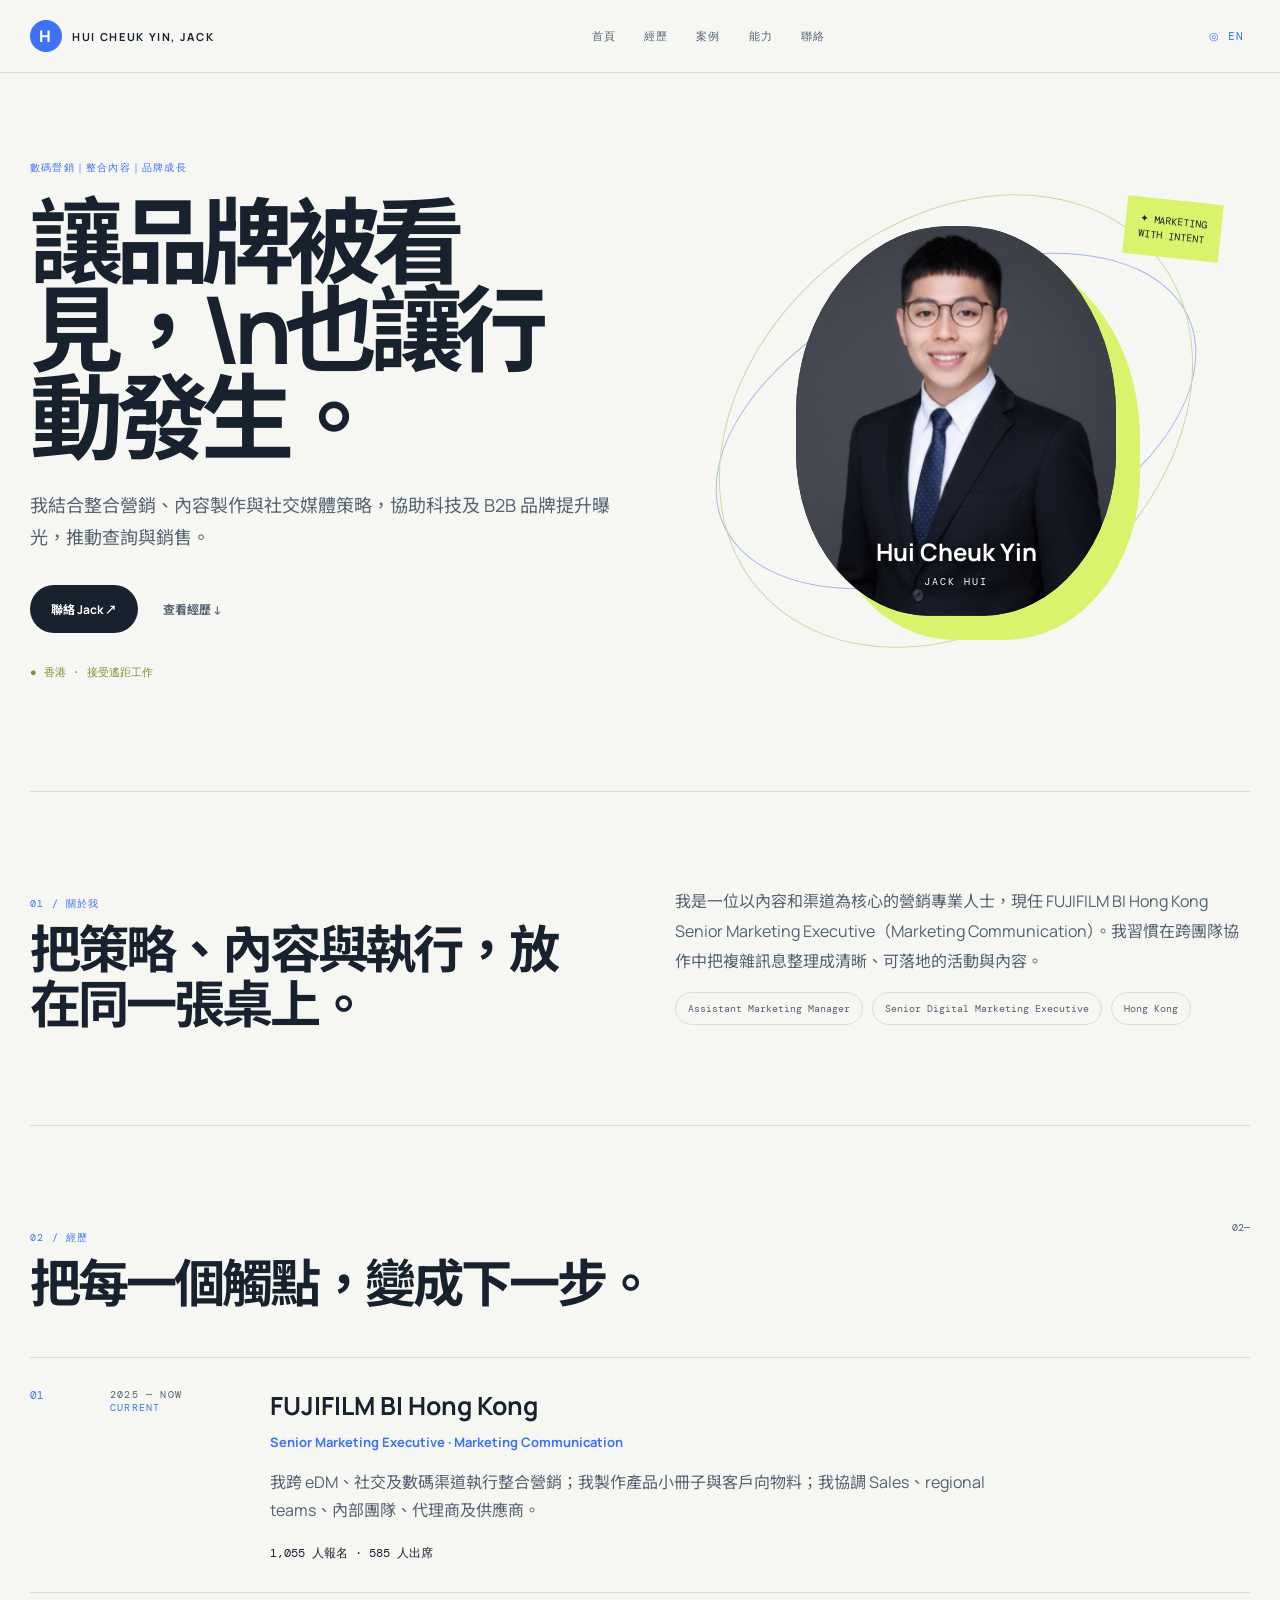
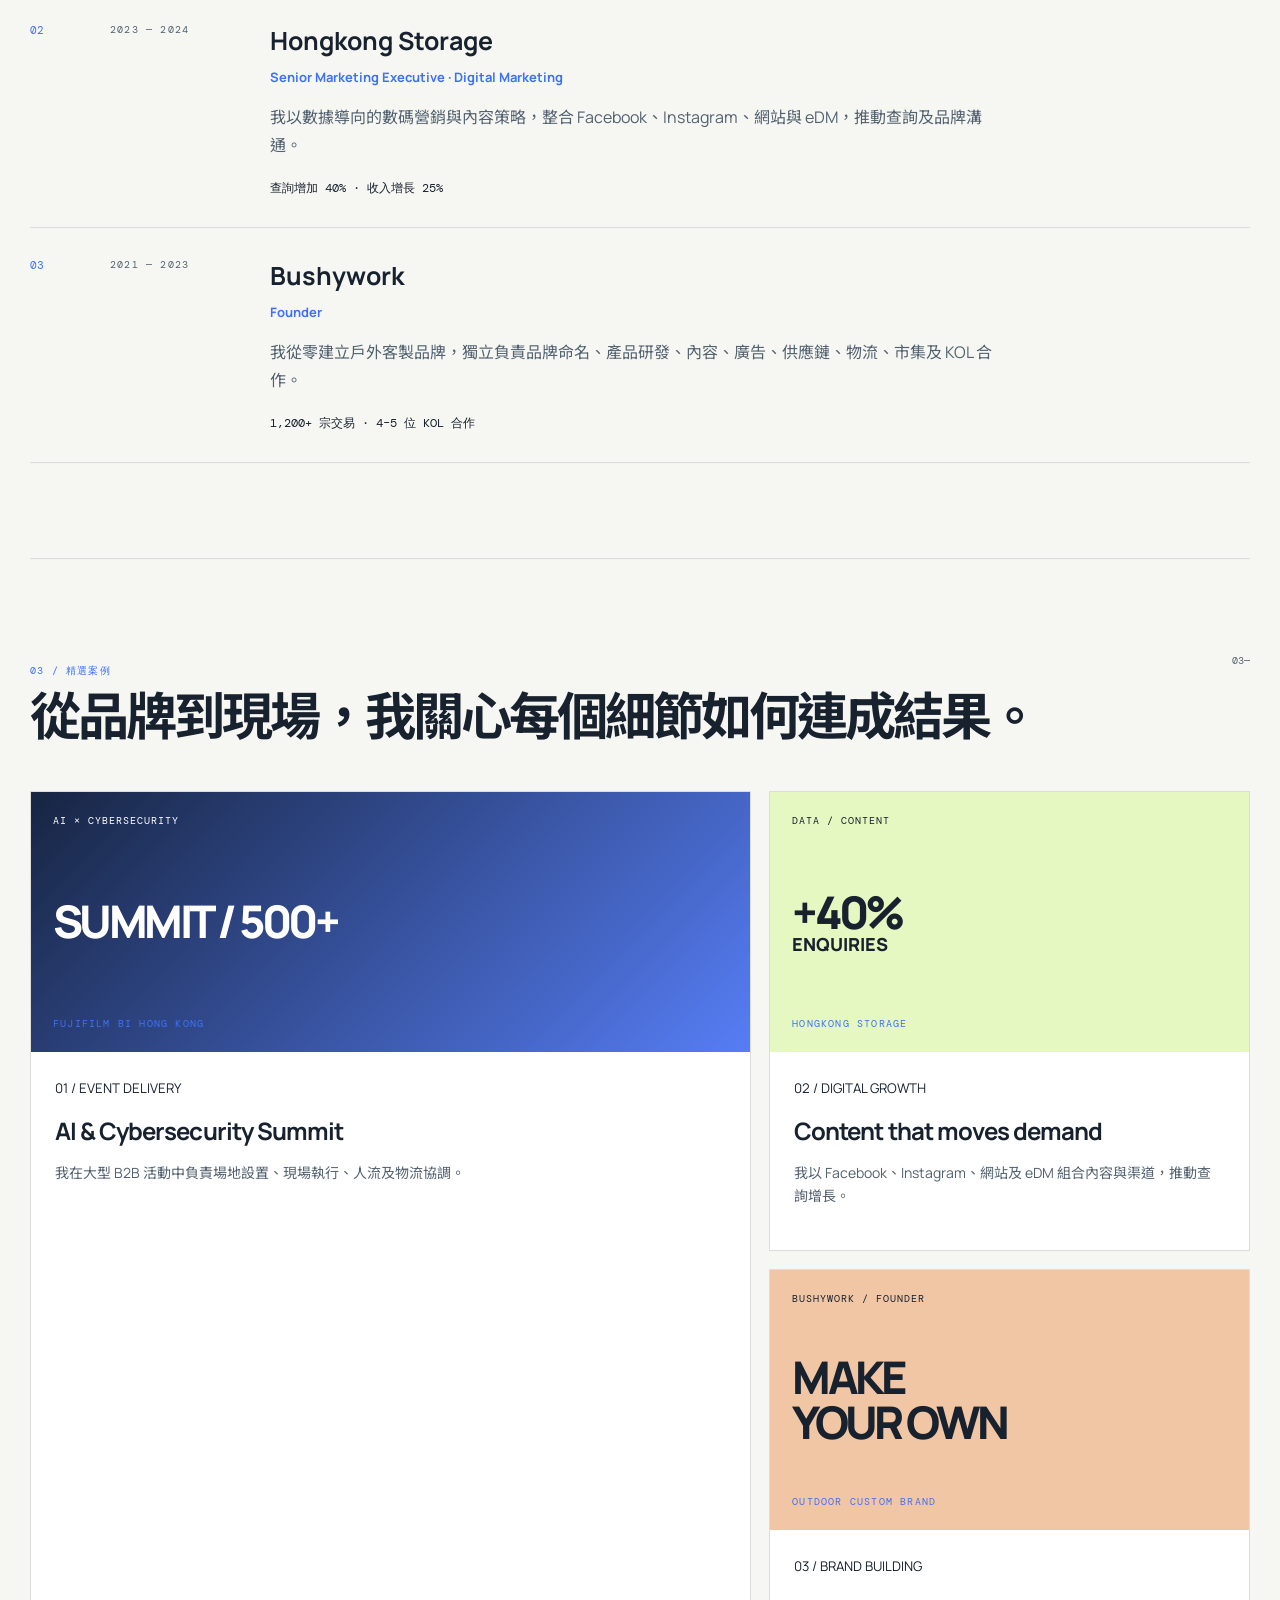
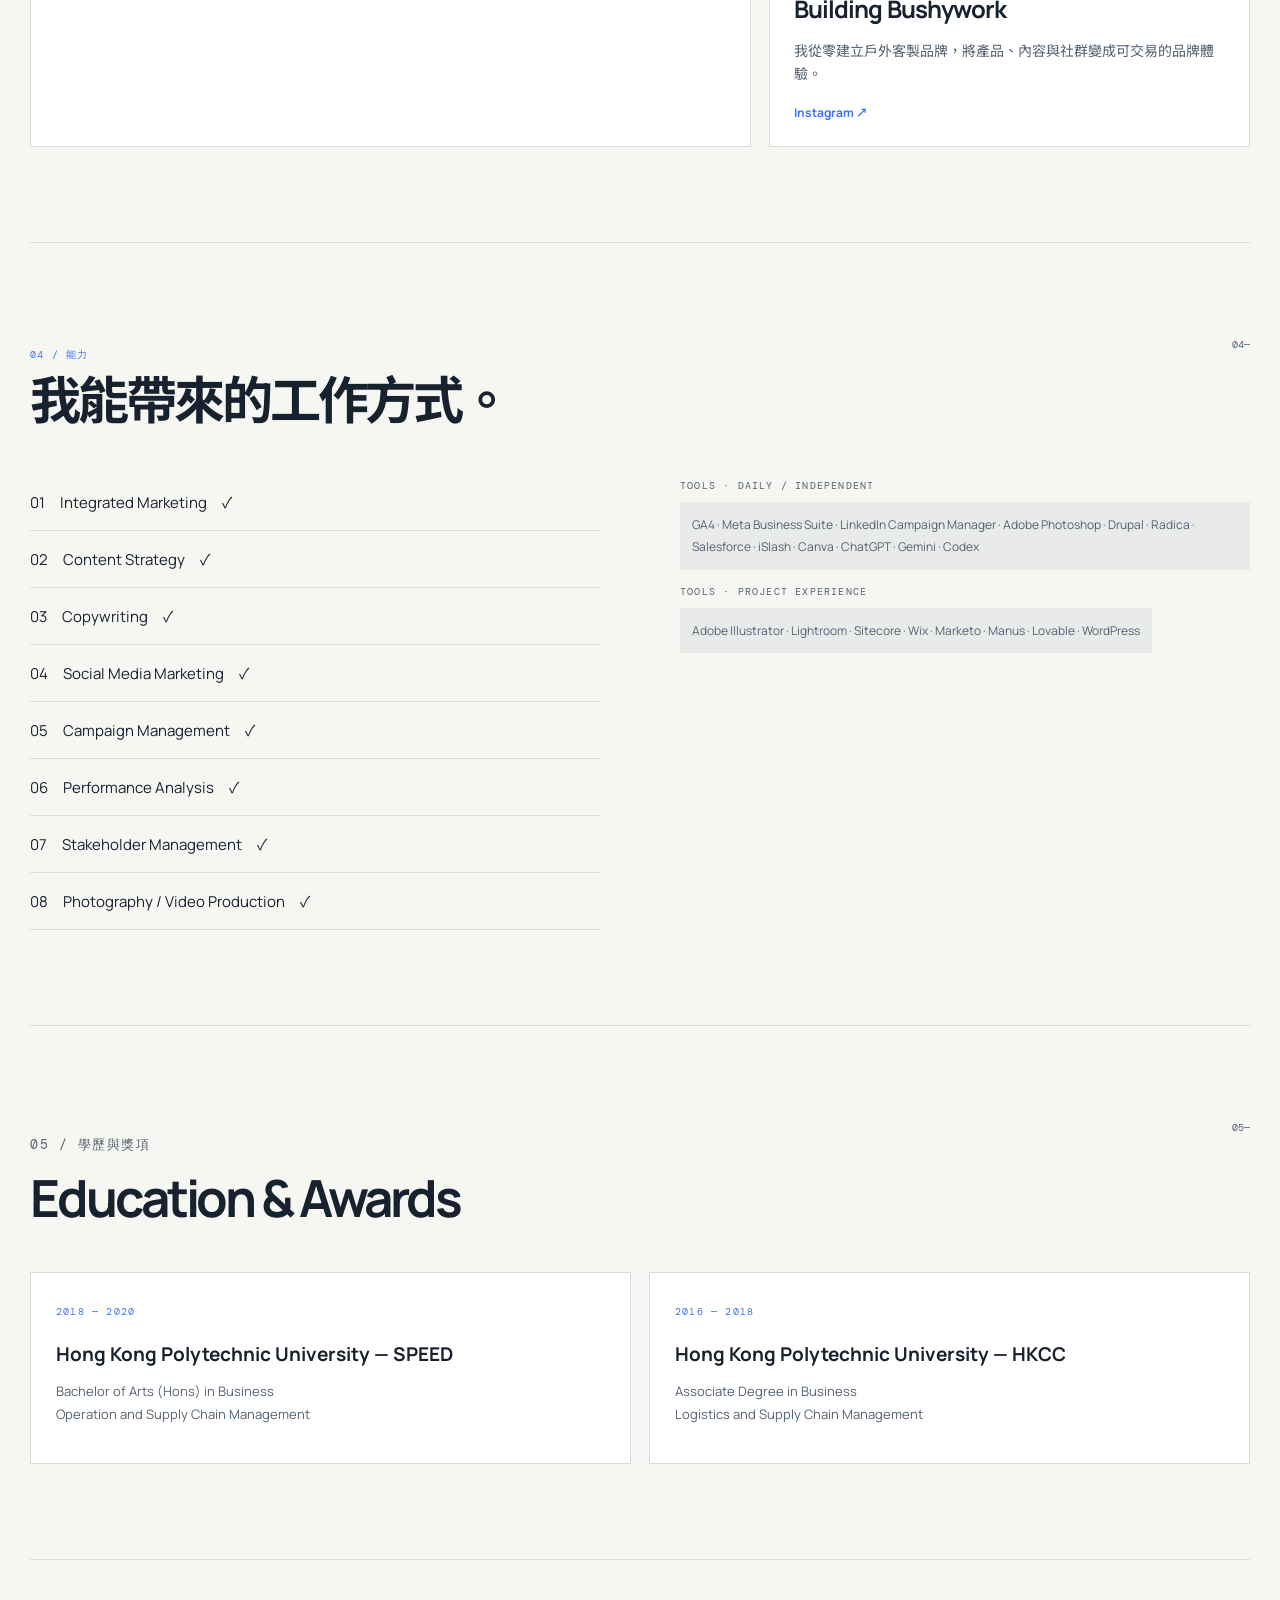
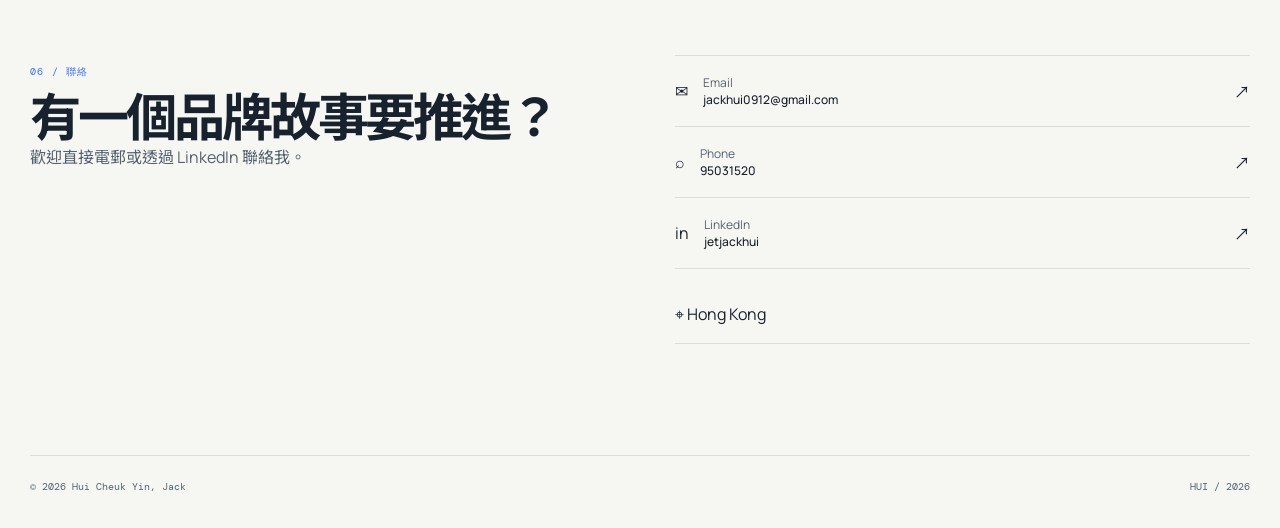
==== index.html @ 958aeb2c "Upload portfolio website" ====
<!doctype html>
<html lang="zh-Hant">
<head>
  <meta charset="utf-8">
  <meta name="viewport" content="width=device-width, initial-scale=1">
  <meta name="description" content="Hui Cheuk Yin, Jack — Assistant Marketing Manager and digital marketing professional in Hong Kong.">
  <meta property="og:title" content="Hui Cheuk Yin, Jack — Marketing Portfolio">
  <meta property="og:description" content="Integrated marketing, content and social media strategy for technology and B2B brands.">
  <meta property="og:type" content="website">
  <title>Hui Cheuk Yin, Jack — Marketing Portfolio</title>
  <link rel="preconnect" href="https://fonts.googleapis.com">
  <link rel="preconnect" href="https://fonts.gstatic.com" crossorigin>
  <link href="https://fonts.googleapis.com/css2?family=DM+Mono:wght@400;500&family=Manrope:wght@400;500;600;700;800&family=Noto+Sans+TC:wght@400;500;700;900&display=swap" rel="stylesheet">
  <link rel="stylesheet" href="style.css">
</head>
<body>
  <header class="site-header">
    <a class="brand" href="#top" aria-label="Jack Hui home"><span>H</span><b>HUI CHEUK YIN, JACK</b></a>
    <nav id="nav" aria-label="Primary navigation">
      <a href="#top" data-zh="首頁" data-en="Home">首頁</a>
      <a href="#experience" data-zh="經歷" data-en="Experience">經歷</a>
      <a href="#work" data-zh="案例" data-en="Work">案例</a>
      <a href="#skills" data-zh="能力" data-en="Skills">能力</a>
      <a href="#contact" data-zh="聯絡" data-en="Contact">聯絡</a>
    </nav>
    <button id="language" class="language" type="button" aria-label="Switch language">◎ EN</button>
    <button id="menu" class="menu" type="button" aria-label="Open menu" aria-controls="nav" aria-expanded="false">☰</button>
  </header>

  <main>
    <section id="top" class="hero shell">
      <div class="hero-copy reveal"><p class="eyebrow" data-zh="數碼營銷｜整合內容｜品牌成長" data-en="DIGITAL MARKETING · INTEGRATED CONTENT · BRAND GROWTH">數碼營銷｜整合內容｜品牌成長</p><h1 data-zh="讓品牌被看見，\n也讓行動發生。" data-en="Make brands visible.\nMake action happen.">讓品牌被看見，<br>也讓行動發生。</h1><p class="lead" data-zh="我結合整合營銷、內容製作與社交媒體策略，協助科技及 B2B 品牌提升曝光，推動查詢與銷售。" data-en="I combine integrated marketing, content production and social media strategy to help technology and B2B brands increase visibility, enquiries and sales.">我結合整合營銷、內容製作與社交媒體策略，協助科技及 B2B 品牌提升曝光，推動查詢與銷售。</p><div class="actions"><a class="button" href="#contact" data-zh="聯絡 Jack ↗" data-en="Contact Jack ↗">聯絡 Jack ↗</a><a class="text-link" href="#experience" data-zh="查看經歷 ↓" data-en="View experience ↓">查看經歷 ↓</a></div><p class="availability">● <span data-zh="香港 · 接受遙距工作" data-en="Hong Kong · Open to remote opportunities">香港 · 接受遙距工作</span></p></div>
      <div class="hero-art reveal delay"><div class="orbit one"></div><div class="orbit two"></div><div class="portrait"><img src="assets/jack-hui.jpg" alt="Hui Cheuk Yin, Jack"><strong>Hui Cheuk Yin</strong><small>JACK HUI</small></div><div class="stamp">✦ MARKETING<br>WITH INTENT</div></div>
    </section>

    <section class="about shell split"><div><p class="eyebrow">01 / <span data-zh="關於我" data-en="ABOUT">關於我</span></p><h2 data-zh="把策略、內容與執行，放在同一張桌上。" data-en="Strategy, content and execution — at the same table.">把策略、內容與執行，放在同一張桌上。</h2></div><div><p class="body" data-zh="我是一位以內容和渠道為核心的營銷專業人士，現任 FUJIFILM BI Hong Kong Senior Marketing Executive（Marketing Communication）。我習慣在跨團隊協作中把複雜訊息整理成清晰、可落地的活動與內容。" data-en="I am a content- and channel-led marketing professional, currently a Senior Marketing Executive (Marketing Communication) at FUJIFILM BI Hong Kong. I turn complex messages into clear, actionable campaigns through cross-functional collaboration.">我是一位以內容和渠道為核心的營銷專業人士，現任 FUJIFILM BI Hong Kong Senior Marketing Executive（Marketing Communication）。我習慣在跨團隊協作中把複雜訊息整理成清晰、可落地的活動與內容。</p><div class="tags"><span>Assistant Marketing Manager</span><span>Senior Digital Marketing Executive</span><span>Hong Kong</span></div></div></section>

    <section id="experience" class="section shell"><div class="heading"><div><p class="eyebrow">02 / <span data-zh="經歷" data-en="EXPERIENCE">經歷</span></p><h2 data-zh="把每一個觸點，變成下一步。" data-en="Turn every touchpoint into a next step.">把每一個觸點，變成下一步。</h2></div><small>02—</small></div><div class="timeline">
      <article><b class="number">01</b><div class="dates">2025 — NOW<br><i>CURRENT</i></div><div><h3>FUJIFILM BI Hong Kong</h3><strong>Senior Marketing Executive · Marketing Communication</strong><p data-zh="我跨 eDM、社交及數碼渠道執行整合營銷；我製作產品小冊子與客戶向物料；我協調 Sales、regional teams、內部團隊、代理商及供應商。" data-en="I deliver integrated campaigns across eDM, social and digital; I create customer-facing materials; I coordinate Sales, regional teams, internal stakeholders, agencies and vendors.">我跨 eDM、社交及數碼渠道執行整合營銷；我製作產品小冊子與客戶向物料；我協調 Sales、regional teams、內部團隊、代理商及供應商。</p><em>1,055 人報名 · 585 人出席</em></div></article>
      <article><b class="number">02</b><div class="dates">2023 — 2024</div><div><h3>Hongkong Storage</h3><strong>Senior Marketing Executive · Digital Marketing</strong><p data-zh="我以數據導向的數碼營銷與內容策略，整合 Facebook、Instagram、網站與 eDM，推動查詢及品牌溝通。" data-en="I built a data-led digital marketing and content strategy across Facebook, Instagram, web and eDM to grow enquiries and brand communications.">我以數據導向的數碼營銷與內容策略，整合 Facebook、Instagram、網站與 eDM，推動查詢及品牌溝通。</p><em>查詢增加 40% · 收入增長 25%</em></div></article>
      <article><b class="number">03</b><div class="dates">2021 — 2023</div><div><h3>Bushywork</h3><strong>Founder</strong><p data-zh="我從零建立戶外客製品牌，獨立負責品牌命名、產品研發、內容、廣告、供應鏈、物流、市集及 KOL 合作。" data-en="I built an outdoor customisation brand from the ground up, owning naming, product development, content, advertising, supply chain, logistics, markets and KOL collaborations.">我從零建立戶外客製品牌，獨立負責品牌命名、產品研發、內容、廣告、供應鏈、物流、市集及 KOL 合作。</p><em>1,200+ 宗交易 · 4–5 位 KOL 合作</em></div></article>
    </div></section>

    <section id="work" class="section shell"><div class="heading"><div><p class="eyebrow">03 / <span data-zh="精選案例" data-en="SELECTED WORK">精選案例</span></p><h2 data-zh="從品牌到現場，我關心每個細節如何連成結果。" data-en="From brand thinking to the live floor, I care how every detail connects to an outcome.">從品牌到現場，我關心每個細節如何連成結果。</h2></div><small>03—</small></div><div class="cards"><article class="card featured"><div class="visual summit">AI × CYBERSECURITY<strong>SUMMIT / 500+</strong><small>FUJIFILM BI HONG KONG</small></div><div><small>01 / EVENT DELIVERY</small><h3>AI & Cybersecurity Summit</h3><p data-zh="我在大型 B2B 活動中負責場地設置、現場執行、人流及物流協調。" data-en="I coordinated venue setup, on-site execution, crowd control and logistics for a large B2B event.">我在大型 B2B 活動中負責場地設置、現場執行、人流及物流協調。</p></div></article><article class="card"><div class="visual growth">DATA / CONTENT<strong>+40%<small>ENQUIRIES</small></strong><small>HONGKONG STORAGE</small></div><div><small>02 / DIGITAL GROWTH</small><h3>Content that moves demand</h3><p data-zh="我以 Facebook、Instagram、網站及 eDM 組合內容與渠道，推動查詢增長。" data-en="I combined Facebook, Instagram, web and eDM into a channel mix that grew customer enquiries.">我以 Facebook、Instagram、網站及 eDM 組合內容與渠道，推動查詢增長。</p></div></article><article class="card"><div class="visual bushy">BUSHYWORK / FOUNDER<strong>MAKE<br>YOUR OWN</strong><small>OUTDOOR CUSTOM BRAND</small></div><div><small>03 / BRAND BUILDING</small><h3>Building Bushywork</h3><p data-zh="我從零建立戶外客製品牌，將產品、內容與社群變成可交易的品牌體驗。" data-en="I built an outdoor customisation brand from the ground up, turning product, content and community into a trading experience.">我從零建立戶外客製品牌，將產品、內容與社群變成可交易的品牌體驗。</p><a href="https://www.instagram.com/bushywork/" target="_blank" rel="noopener noreferrer">Instagram ↗</a></div></article></div></section>

    <section id="skills" class="section shell"><div class="heading"><div><p class="eyebrow">04 / <span data-zh="能力" data-en="CAPABILITIES">能力</span></p><h2 data-zh="我能帶來的工作方式。" data-en="How I work best.">我能帶來的工作方式。</h2></div><small>04—</small></div><div class="skills"><div class="skill-list"><p>01　Integrated Marketing　✓</p><p>02　Content Strategy　✓</p><p>03　Copywriting　✓</p><p>04　Social Media Marketing　✓</p><p>05　Campaign Management　✓</p><p>06　Performance Analysis　✓</p><p>07　Stakeholder Management　✓</p><p>08　Photography / Video Production　✓</p></div><div class="tools"><small>TOOLS · DAILY / INDEPENDENT</small><div>GA4 · Meta Business Suite · LinkedIn Campaign Manager · Adobe Photoshop · Drupal · Radica · Salesforce · iSlash · Canva · ChatGPT · Gemini · Codex</div><small>TOOLS · PROJECT EXPERIENCE</small><div>Adobe Illustrator · Lightroom · Sitecore · Wix · Marketo · Manus · Lovable · WordPress</div></div></div></section>

    <section class="section shell education"><div class="heading"><div><p class="eyebrow">05 / <span data-zh="學歷與獎項" data-en="EDUCATION & AWARDS">學歷與獎項</span></p><h2>Education & Awards</h2></div><small>05—</small></div><div class="education-grid"><article><small>2018 — 2020</small><h3>Hong Kong Polytechnic University — SPEED</h3><p>Bachelor of Arts (Hons) in Business<br>Operation and Supply Chain Management</p></article><article><small>2016 — 2018</small><h3>Hong Kong Polytechnic University — HKCC</h3><p>Associate Degree in Business<br>Logistics and Supply Chain Management</p></article></div></section>

    <section id="contact" class="contact shell"><div><p class="eyebrow">06 / <span data-zh="聯絡" data-en="CONTACT">聯絡</span></p><h2 data-zh="有一個品牌故事要推進？" data-en="Have a brand story to move forward?">有一個品牌故事要推進？</h2><p class="body" data-zh="歡迎直接電郵或透過 LinkedIn 聯絡我。" data-en="Reach out by email or connect with me on LinkedIn.">歡迎直接電郵或透過 LinkedIn 聯絡我。</p></div><div class="contact-links"><a href="mailto:jackhui0912@gmail.com">✉ <span>Email<br><b>jackhui0912@gmail.com</b></span> ↗</a><a href="tel:95031520">⌕ <span>Phone<br><b>95031520</b></span> ↗</a><a href="https://www.linkedin.com/in/jetjackhui/" target="_blank" rel="noopener noreferrer">in <span>LinkedIn<br><b>jetjackhui</b></span> ↗</a><p>⌖ Hong Kong</p></div></section>
  </main>
  <footer class="shell footer">© 2026 Hui Cheuk Yin, Jack <span>HUI / 2026</span></footer>
  <script src="script.js"></script>
</body>
</html>
---- style.css ----
:root{--ink:#18212e;--soft:#536170;--blue:#3f71f5;--cream:#f6f7f3;--line:#d9dedc;--lime:#d9f36c;--max:1220px}*{box-sizing:border-box}html{scroll-behavior:smooth}body{margin:0;background:var(--cream);color:var(--ink);font-family:Manrope,"Noto Sans TC",sans-serif;overflow-x:hidden}a{color:inherit;text-decoration:none}button{font:inherit;cursor:pointer}.shell{width:min(var(--max),calc(100% - 48px));margin:auto}.site-header{position:sticky;top:0;z-index:5;display:flex;align-items:center;justify-content:space-between;padding:20px max(24px,calc((100vw - var(--max))/2));background:#f6f7f3e8;backdrop-filter:blur(14px);border-bottom:1px solid var(--line)}.brand{display:flex;align-items:center;gap:10px;font-size:11px;letter-spacing:.15em}.brand span{display:grid;place-items:center;width:32px;height:32px;background:var(--blue);color:#fff;border-radius:50%;font-weight:800;font-size:16px}.brand b{font-size:11px}.site-header nav{display:flex;gap:28px}.site-header nav a,.language{border:0;background:none;font:11px "DM Mono",monospace;color:var(--soft);letter-spacing:.1em}.language{color:var(--blue)}.menu{display:none;border:0;background:none;font-size:22px}.hero{min-height:680px;display:grid;grid-template-columns:1fr 1fr;align-items:center;gap:45px;padding:78px 0 100px}.eyebrow,.dates,article>small,.visual>small,.tools small{font:10px "DM Mono",monospace;letter-spacing:.12em;color:var(--blue);text-transform:uppercase}.hero h1{font-size:clamp(56px,7.3vw,106px);line-height:.94;letter-spacing:-.08em;white-space:pre-line;margin:22px 0 30px}.lead{max-width:580px;font-size:18px;line-height:1.75;color:var(--soft)}.actions{display:flex;gap:25px;align-items:center;margin:32px 0}.button{display:inline-block;background:var(--ink);color:#fff;border-radius:30px;padding:15px 21px;font-size:12px;font-weight:700}.text-link{font-size:12px;font-weight:700;color:var(--soft)}.availability{font:11px "DM Mono",monospace;color:#77952e}.hero-art{height:470px;position:relative;display:grid;place-items:center}.portrait{width:320px;height:390px;border-radius:48% 48% 42% 42%;background:#192331;display:flex;align-items:center;justify-content:flex-end;padding-bottom:28px;flex-direction:column;box-shadow:24px 24px 0 var(--lime);position:relative;z-index:2;overflow:hidden}.portrait img{position:absolute;inset:0;width:100%;height:100%;object-fit:cover;object-position:center top}.portrait strong,.portrait small{position:relative;color:#fff;text-shadow:0 2px 10px #000;z-index:3}.portrait strong{font-size:24px}.portrait small{font:10px "DM Mono",monospace;letter-spacing:.2em;margin-top:7px}.orbit{position:absolute;border:1px solid #a4b7e9;border-radius:50%;transform:rotate(-24deg)}.orbit.one{width:510px;height:290px}.orbit.two{width:400px;height:520px;transform:rotate(50deg);border-color:#cbd8a4}.stamp{position:absolute;right:5%;top:3%;background:var(--lime);padding:14px;font:10px/1.5 "DM Mono",monospace;transform:rotate(6deg)}h2{font-size:clamp(35px,4vw,58px);line-height:1.06;letter-spacing:-.06em;margin:0}.split,.section,.contact{border-top:1px solid var(--line);padding:95px 0}.split{display:grid;grid-template-columns:1fr 1fr;gap:70px}.body{max-width:600px;color:var(--soft);font-size:16px;line-height:1.85;margin-top:0}.tags{display:flex;flex-wrap:wrap;gap:9px}.tags span{border:1px solid var(--line);padding:9px 12px;border-radius:30px;font:10px "DM Mono",monospace;color:var(--soft)}.heading{display:flex;justify-content:space-between;margin-bottom:48px}.heading>small{font:10px "DM Mono",monospace;color:var(--soft)}.timeline{border-top:1px solid var(--line)}.timeline article{display:grid;grid-template-columns:55px 135px 1fr;gap:25px;padding:30px 0;border-bottom:1px solid var(--line)}.number{color:var(--blue);font:11px "DM Mono",monospace}.dates{color:var(--soft)}.dates i{color:var(--blue);font-style:normal}.timeline h3{font-size:25px;margin:0 0 7px}.timeline strong{font-size:13px;color:var(--blue)}.timeline p{max-width:730px;color:var(--soft);line-height:1.75}.timeline em{font:12px "DM Mono",monospace;font-style:normal}.cards{display:grid;grid-template-columns:1.2fr .8fr;gap:18px}.card{background:#fff;border:1px solid var(--line);min-height:460px;transition:transform .25s,box-shadow .25s}.card:hover{transform:translateY(-5px);box-shadow:12px 14px 0 var(--lime)}.featured{grid-row:span 2}.visual{height:260px;padding:22px;display:flex;flex-direction:column;justify-content:space-between;font:10px "DM Mono",monospace;letter-spacing:.1em}.visual strong{font:800 45px/1 Manrope;letter-spacing:-.08em}.visual strong small{display:block;font-size:18px;letter-spacing:0}.summit{color:#fff;background:linear-gradient(135deg,#172542,#567df5)}.growth{background:#e6f8c1}.bushy{background:#f1c6a5}.card>div:last-child{padding:24px}.card h3{font-size:24px;letter-spacing:-.04em;margin:16px 0 9px}.card p{color:var(--soft);line-height:1.7;font-size:14px}.card a{color:var(--blue);font-size:12px;font-weight:700}.skills{display:grid;grid-template-columns:1fr 1fr;gap:80px}.skill-list p{border-bottom:1px solid var(--line);padding:17px 0;margin:0;font-size:15px}.tools{display:flex;flex-wrap:wrap;gap:10px;align-content:flex-start}.tools small{width:100%;color:var(--soft);margin-top:5px}.tools div{font-size:12px;line-height:1.8;color:var(--soft);background:#e8ebea;padding:12px}.education-grid{display:grid;grid-template-columns:1fr 1fr;gap:18px}.education article{background:#fff;border:1px solid var(--line);padding:25px}.education h3{font-size:19px;line-height:1.35;margin:22px 0 10px}.education p{color:var(--soft);line-height:1.7;font-size:13px}.contact{display:grid;grid-template-columns:1fr 1fr;gap:70px}.contact-links{border-top:1px solid var(--line)}.contact-links a,.contact-links p{display:flex;align-items:center;gap:15px;border-bottom:1px solid var(--line);padding:18px 0}.contact-links a span{flex:1;font-size:12px;color:var(--soft)}.contact-links b{color:var(--ink);font-weight:500}.footer{display:flex;justify-content:space-between;border-top:1px solid var(--line);padding:24px 0 35px;font:10px "DM Mono",monospace;color:var(--soft)}:focus-visible{outline:3px solid var(--blue);outline-offset:4px}.reveal{animation:rise .8s both}.delay{animation-delay:.15s}@keyframes rise{from{opacity:0;transform:translateY(18px)}to{opacity:1;transform:none}}@media(max-width:800px){.site-header{padding:17px 20px}.brand b{display:none}.menu{display:block}.site-header nav{display:none;position:absolute;top:65px;left:0;right:0;background:var(--cream);padding:20px;flex-direction:column;border-bottom:1px solid var(--line)}.site-header nav.open{display:flex}.hero{grid-template-columns:1fr;padding-top:60px}.hero-art{order:-1;height:340px}.portrait{width:230px;height:285px}.orbit.one{width:370px;height:210px}.orbit.two{width:300px;height:390px}.split,.contact,.skills{grid-template-columns:1fr;gap:35px}.section,.split,.contact{padding:70px 0}.timeline article{grid-template-columns:35px 1fr;gap:15px}.timeline .dates{grid-column:2}.timeline article>div:last-child{grid-column:2}.cards{grid-template-columns:1fr}.featured{grid-row:auto}.education-grid{grid-template-columns:1fr}.shell{width:calc(100% - 40px)}}@media(prefers-reduced-motion:reduce){html{scroll-behavior:auto}.reveal,.card{animation:none;transition:none}}
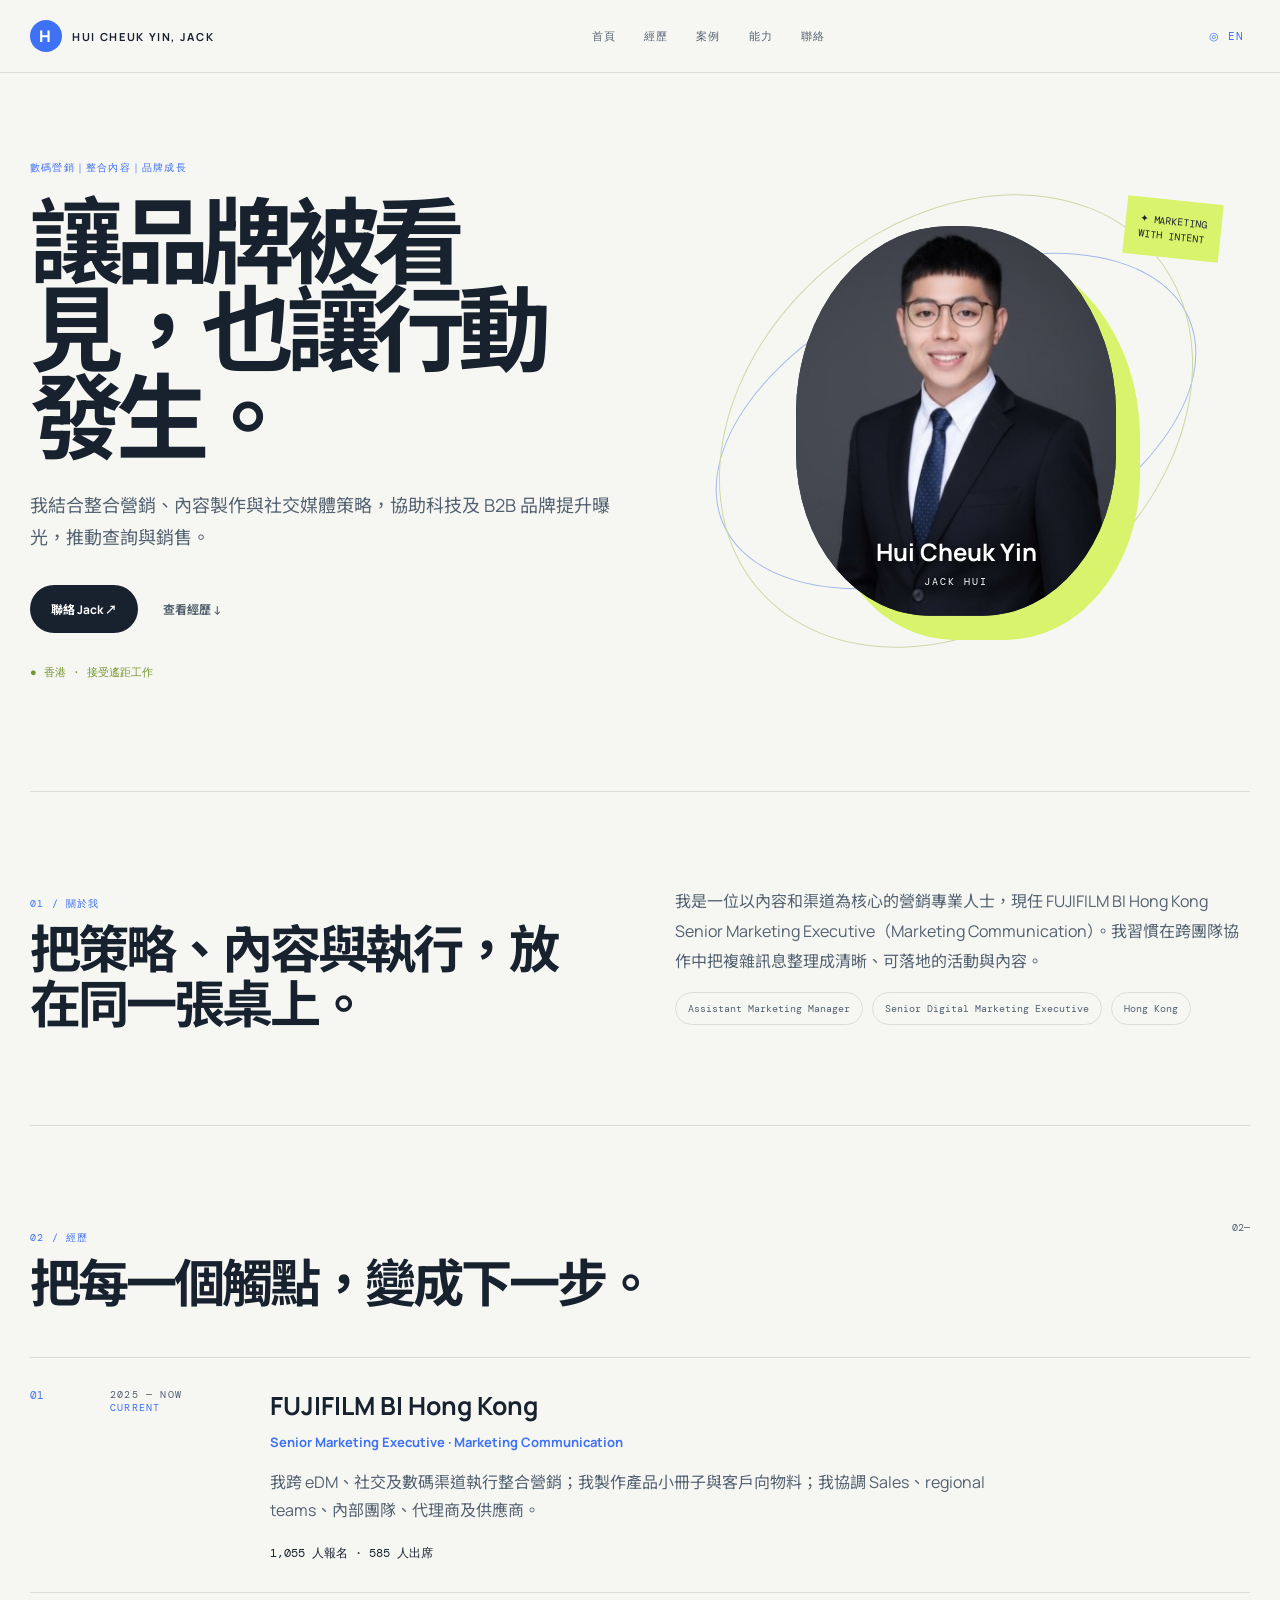
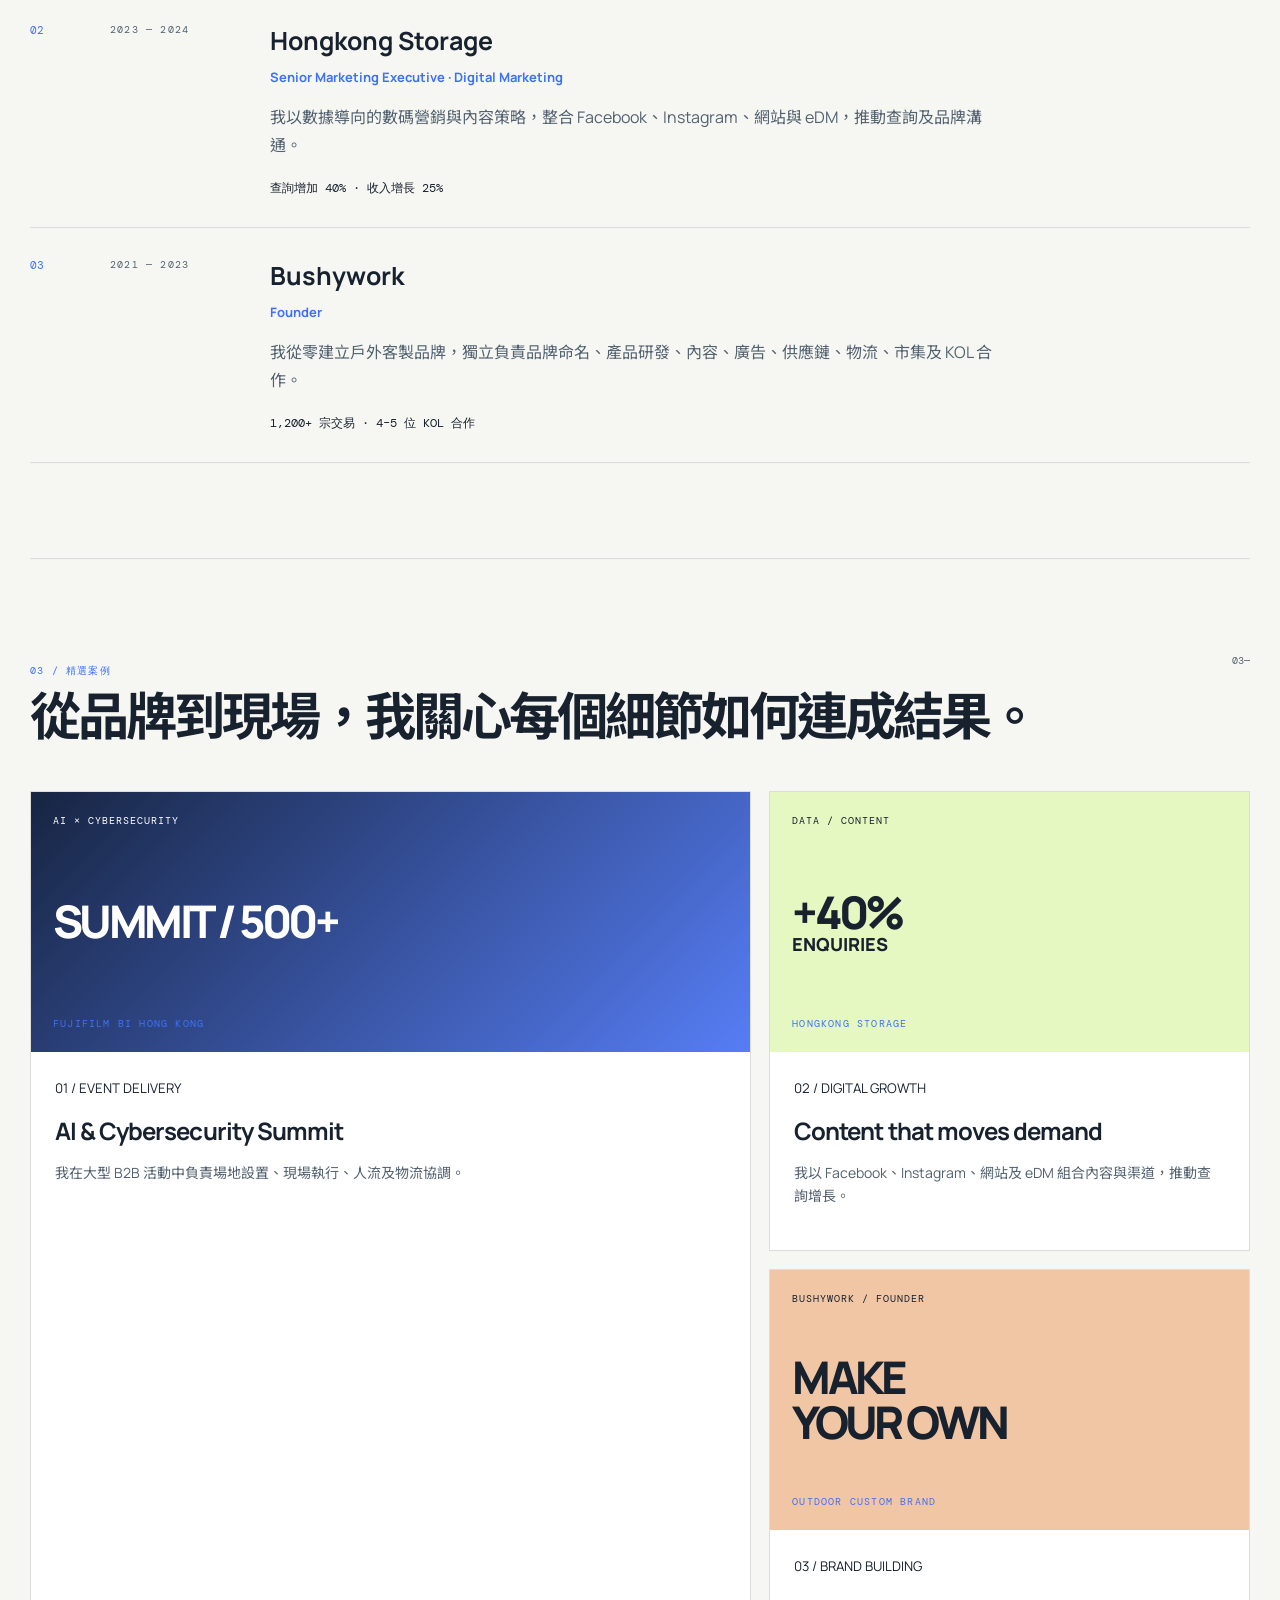
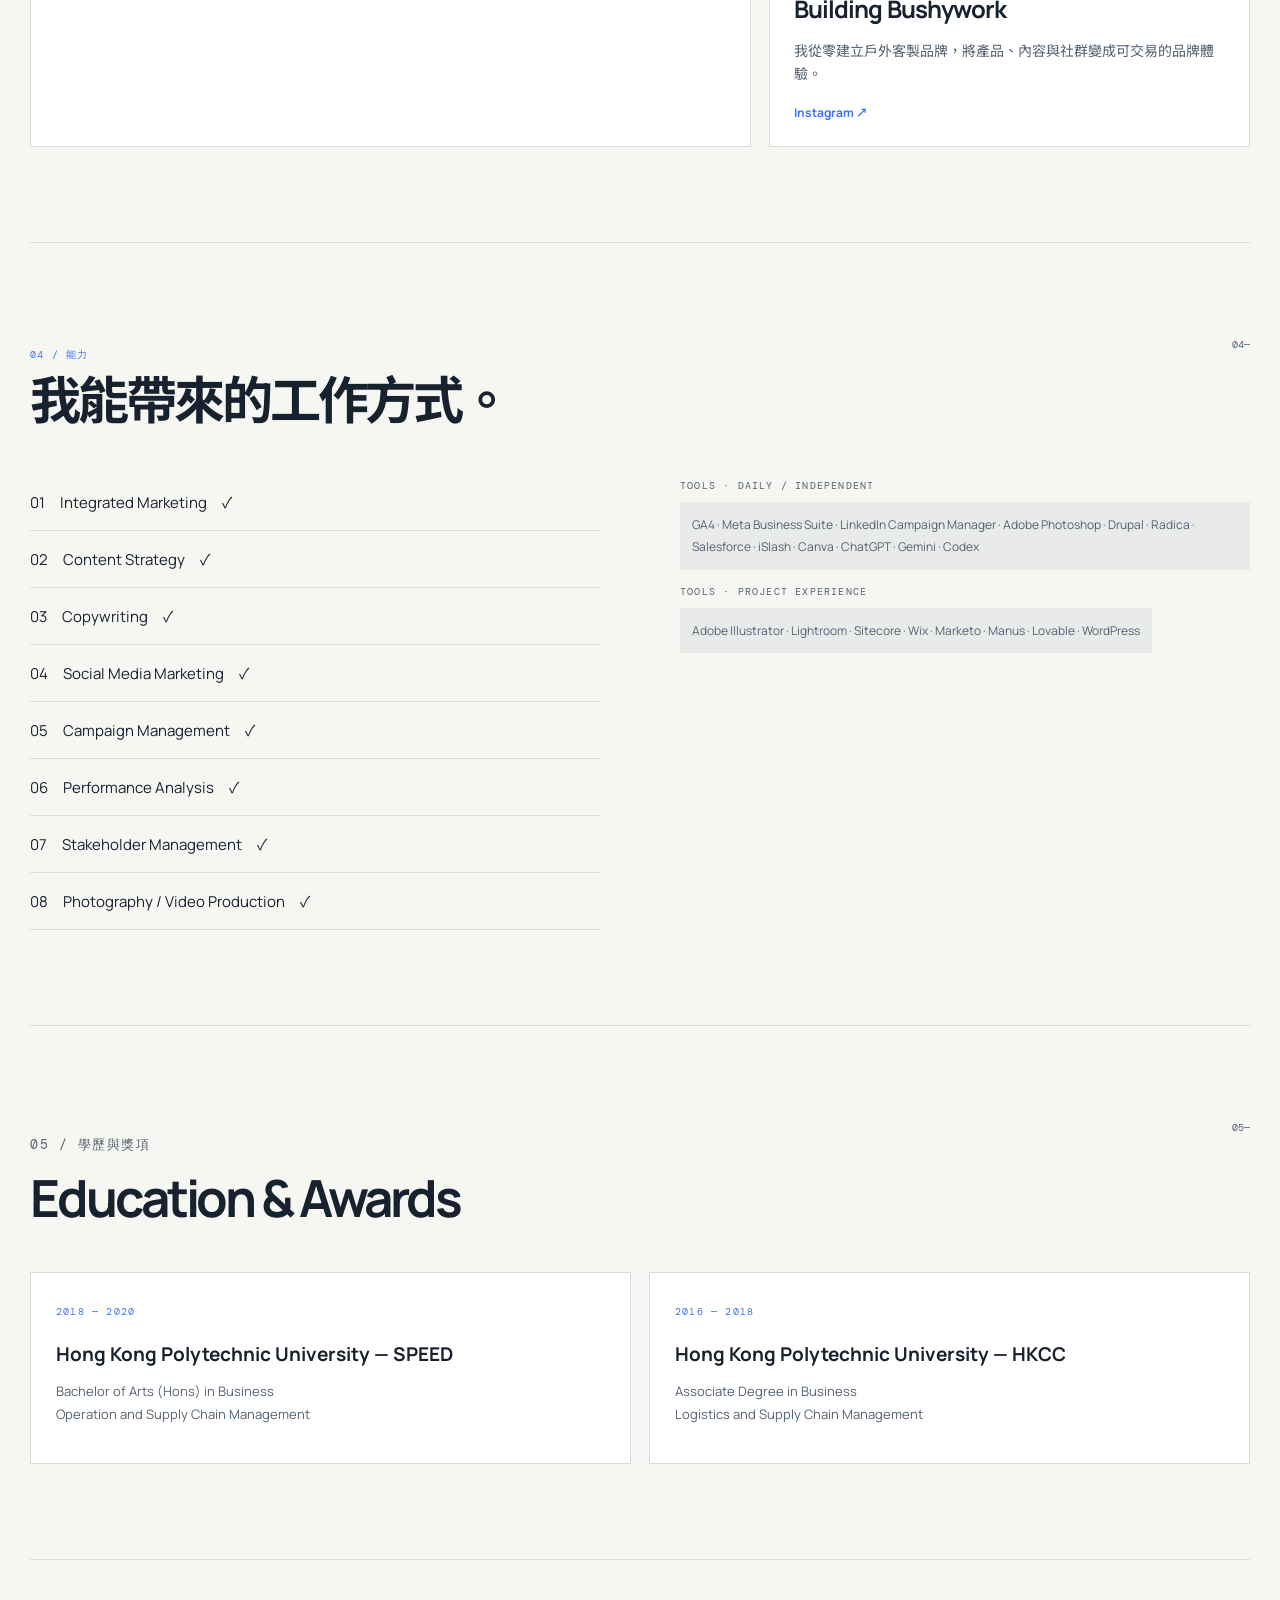
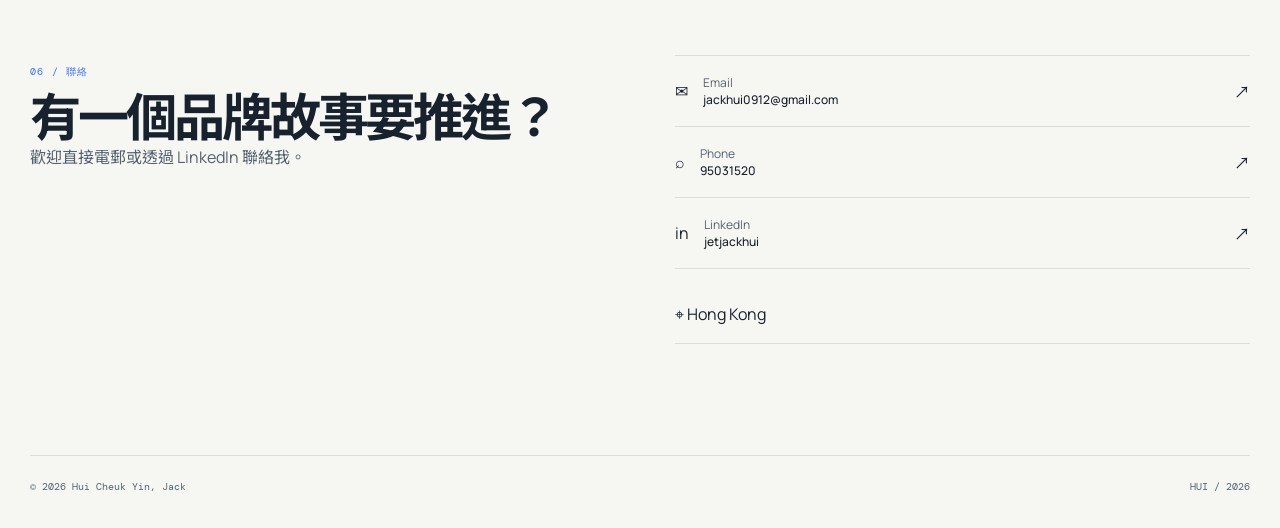
==== commit f67c89b8: "Update index.html" ====
--- a/index.html
+++ b/index.html
@@ -1,56 +1,56 @@
-<!doctype html>
-<html lang="zh-Hant">
-<head>
-  <meta charset="utf-8">
-  <meta name="viewport" content="width=device-width, initial-scale=1">
-  <meta name="description" content="Hui Cheuk Yin, Jack — Assistant Marketing Manager and digital marketing professional in Hong Kong.">
-  <meta property="og:title" content="Hui Cheuk Yin, Jack — Marketing Portfolio">
-  <meta property="og:description" content="Integrated marketing, content and social media strategy for technology and B2B brands.">
-  <meta property="og:type" content="website">
-  <title>Hui Cheuk Yin, Jack — Marketing Portfolio</title>
-  <link rel="preconnect" href="https://fonts.googleapis.com">
-  <link rel="preconnect" href="https://fonts.gstatic.com" crossorigin>
-  <link href="https://fonts.googleapis.com/css2?family=DM+Mono:wght@400;500&family=Manrope:wght@400;500;600;700;800&family=Noto+Sans+TC:wght@400;500;700;900&display=swap" rel="stylesheet">
-  <link rel="stylesheet" href="style.css">
-</head>
-<body>
-  <header class="site-header">
-    <a class="brand" href="#top" aria-label="Jack Hui home"><span>H</span><b>HUI CHEUK YIN, JACK</b></a>
-    <nav id="nav" aria-label="Primary navigation">
-      <a href="#top" data-zh="首頁" data-en="Home">首頁</a>
-      <a href="#experience" data-zh="經歷" data-en="Experience">經歷</a>
-      <a href="#work" data-zh="案例" data-en="Work">案例</a>
-      <a href="#skills" data-zh="能力" data-en="Skills">能力</a>
-      <a href="#contact" data-zh="聯絡" data-en="Contact">聯絡</a>
-    </nav>
-    <button id="language" class="language" type="button" aria-label="Switch language">◎ EN</button>
-    <button id="menu" class="menu" type="button" aria-label="Open menu" aria-controls="nav" aria-expanded="false">☰</button>
-  </header>
-
-  <main>
-    <section id="top" class="hero shell">
-      <div class="hero-copy reveal"><p class="eyebrow" data-zh="數碼營銷｜整合內容｜品牌成長" data-en="DIGITAL MARKETING · INTEGRATED CONTENT · BRAND GROWTH">數碼營銷｜整合內容｜品牌成長</p><h1 data-zh="讓品牌被看見，\n也讓行動發生。" data-en="Make brands visible.\nMake action happen.">讓品牌被看見，<br>也讓行動發生。</h1><p class="lead" data-zh="我結合整合營銷、內容製作與社交媒體策略，協助科技及 B2B 品牌提升曝光，推動查詢與銷售。" data-en="I combine integrated marketing, content production and social media strategy to help technology and B2B brands increase visibility, enquiries and sales.">我結合整合營銷、內容製作與社交媒體策略，協助科技及 B2B 品牌提升曝光，推動查詢與銷售。</p><div class="actions"><a class="button" href="#contact" data-zh="聯絡 Jack ↗" data-en="Contact Jack ↗">聯絡 Jack ↗</a><a class="text-link" href="#experience" data-zh="查看經歷 ↓" data-en="View experience ↓">查看經歷 ↓</a></div><p class="availability">● <span data-zh="香港 · 接受遙距工作" data-en="Hong Kong · Open to remote opportunities">香港 · 接受遙距工作</span></p></div>
-      <div class="hero-art reveal delay"><div class="orbit one"></div><div class="orbit two"></div><div class="portrait"><img src="assets/jack-hui.jpg" alt="Hui Cheuk Yin, Jack"><strong>Hui Cheuk Yin</strong><small>JACK HUI</small></div><div class="stamp">✦ MARKETING<br>WITH INTENT</div></div>
-    </section>
-
-    <section class="about shell split"><div><p class="eyebrow">01 / <span data-zh="關於我" data-en="ABOUT">關於我</span></p><h2 data-zh="把策略、內容與執行，放在同一張桌上。" data-en="Strategy, content and execution — at the same table.">把策略、內容與執行，放在同一張桌上。</h2></div><div><p class="body" data-zh="我是一位以內容和渠道為核心的營銷專業人士，現任 FUJIFILM BI Hong Kong Senior Marketing Executive（Marketing Communication）。我習慣在跨團隊協作中把複雜訊息整理成清晰、可落地的活動與內容。" data-en="I am a content- and channel-led marketing professional, currently a Senior Marketing Executive (Marketing Communication) at FUJIFILM BI Hong Kong. I turn complex messages into clear, actionable campaigns through cross-functional collaboration.">我是一位以內容和渠道為核心的營銷專業人士，現任 FUJIFILM BI Hong Kong Senior Marketing Executive（Marketing Communication）。我習慣在跨團隊協作中把複雜訊息整理成清晰、可落地的活動與內容。</p><div class="tags"><span>Assistant Marketing Manager</span><span>Senior Digital Marketing Executive</span><span>Hong Kong</span></div></div></section>
-
-    <section id="experience" class="section shell"><div class="heading"><div><p class="eyebrow">02 / <span data-zh="經歷" data-en="EXPERIENCE">經歷</span></p><h2 data-zh="把每一個觸點，變成下一步。" data-en="Turn every touchpoint into a next step.">把每一個觸點，變成下一步。</h2></div><small>02—</small></div><div class="timeline">
-      <article><b class="number">01</b><div class="dates">2025 — NOW<br><i>CURRENT</i></div><div><h3>FUJIFILM BI Hong Kong</h3><strong>Senior Marketing Executive · Marketing Communication</strong><p data-zh="我跨 eDM、社交及數碼渠道執行整合營銷；我製作產品小冊子與客戶向物料；我協調 Sales、regional teams、內部團隊、代理商及供應商。" data-en="I deliver integrated campaigns across eDM, social and digital; I create customer-facing materials; I coordinate Sales, regional teams, internal stakeholders, agencies and vendors.">我跨 eDM、社交及數碼渠道執行整合營銷；我製作產品小冊子與客戶向物料；我協調 Sales、regional teams、內部團隊、代理商及供應商。</p><em>1,055 人報名 · 585 人出席</em></div></article>
-      <article><b class="number">02</b><div class="dates">2023 — 2024</div><div><h3>Hongkong Storage</h3><strong>Senior Marketing Executive · Digital Marketing</strong><p data-zh="我以數據導向的數碼營銷與內容策略，整合 Facebook、Instagram、網站與 eDM，推動查詢及品牌溝通。" data-en="I built a data-led digital marketing and content strategy across Facebook, Instagram, web and eDM to grow enquiries and brand communications.">我以數據導向的數碼營銷與內容策略，整合 Facebook、Instagram、網站與 eDM，推動查詢及品牌溝通。</p><em>查詢增加 40% · 收入增長 25%</em></div></article>
-      <article><b class="number">03</b><div class="dates">2021 — 2023</div><div><h3>Bushywork</h3><strong>Founder</strong><p data-zh="我從零建立戶外客製品牌，獨立負責品牌命名、產品研發、內容、廣告、供應鏈、物流、市集及 KOL 合作。" data-en="I built an outdoor customisation brand from the ground up, owning naming, product development, content, advertising, supply chain, logistics, markets and KOL collaborations.">我從零建立戶外客製品牌，獨立負責品牌命名、產品研發、內容、廣告、供應鏈、物流、市集及 KOL 合作。</p><em>1,200+ 宗交易 · 4–5 位 KOL 合作</em></div></article>
-    </div></section>
-
-    <section id="work" class="section shell"><div class="heading"><div><p class="eyebrow">03 / <span data-zh="精選案例" data-en="SELECTED WORK">精選案例</span></p><h2 data-zh="從品牌到現場，我關心每個細節如何連成結果。" data-en="From brand thinking to the live floor, I care how every detail connects to an outcome.">從品牌到現場，我關心每個細節如何連成結果。</h2></div><small>03—</small></div><div class="cards"><article class="card featured"><div class="visual summit">AI × CYBERSECURITY<strong>SUMMIT / 500+</strong><small>FUJIFILM BI HONG KONG</small></div><div><small>01 / EVENT DELIVERY</small><h3>AI & Cybersecurity Summit</h3><p data-zh="我在大型 B2B 活動中負責場地設置、現場執行、人流及物流協調。" data-en="I coordinated venue setup, on-site execution, crowd control and logistics for a large B2B event.">我在大型 B2B 活動中負責場地設置、現場執行、人流及物流協調。</p></div></article><article class="card"><div class="visual growth">DATA / CONTENT<strong>+40%<small>ENQUIRIES</small></strong><small>HONGKONG STORAGE</small></div><div><small>02 / DIGITAL GROWTH</small><h3>Content that moves demand</h3><p data-zh="我以 Facebook、Instagram、網站及 eDM 組合內容與渠道，推動查詢增長。" data-en="I combined Facebook, Instagram, web and eDM into a channel mix that grew customer enquiries.">我以 Facebook、Instagram、網站及 eDM 組合內容與渠道，推動查詢增長。</p></div></article><article class="card"><div class="visual bushy">BUSHYWORK / FOUNDER<strong>MAKE<br>YOUR OWN</strong><small>OUTDOOR CUSTOM BRAND</small></div><div><small>03 / BRAND BUILDING</small><h3>Building Bushywork</h3><p data-zh="我從零建立戶外客製品牌，將產品、內容與社群變成可交易的品牌體驗。" data-en="I built an outdoor customisation brand from the ground up, turning product, content and community into a trading experience.">我從零建立戶外客製品牌，將產品、內容與社群變成可交易的品牌體驗。</p><a href="https://www.instagram.com/bushywork/" target="_blank" rel="noopener noreferrer">Instagram ↗</a></div></article></div></section>
-
-    <section id="skills" class="section shell"><div class="heading"><div><p class="eyebrow">04 / <span data-zh="能力" data-en="CAPABILITIES">能力</span></p><h2 data-zh="我能帶來的工作方式。" data-en="How I work best.">我能帶來的工作方式。</h2></div><small>04—</small></div><div class="skills"><div class="skill-list"><p>01　Integrated Marketing　✓</p><p>02　Content Strategy　✓</p><p>03　Copywriting　✓</p><p>04　Social Media Marketing　✓</p><p>05　Campaign Management　✓</p><p>06　Performance Analysis　✓</p><p>07　Stakeholder Management　✓</p><p>08　Photography / Video Production　✓</p></div><div class="tools"><small>TOOLS · DAILY / INDEPENDENT</small><div>GA4 · Meta Business Suite · LinkedIn Campaign Manager · Adobe Photoshop · Drupal · Radica · Salesforce · iSlash · Canva · ChatGPT · Gemini · Codex</div><small>TOOLS · PROJECT EXPERIENCE</small><div>Adobe Illustrator · Lightroom · Sitecore · Wix · Marketo · Manus · Lovable · WordPress</div></div></div></section>
-
-    <section class="section shell education"><div class="heading"><div><p class="eyebrow">05 / <span data-zh="學歷與獎項" data-en="EDUCATION & AWARDS">學歷與獎項</span></p><h2>Education & Awards</h2></div><small>05—</small></div><div class="education-grid"><article><small>2018 — 2020</small><h3>Hong Kong Polytechnic University — SPEED</h3><p>Bachelor of Arts (Hons) in Business<br>Operation and Supply Chain Management</p></article><article><small>2016 — 2018</small><h3>Hong Kong Polytechnic University — HKCC</h3><p>Associate Degree in Business<br>Logistics and Supply Chain Management</p></article></div></section>
-
-    <section id="contact" class="contact shell"><div><p class="eyebrow">06 / <span data-zh="聯絡" data-en="CONTACT">聯絡</span></p><h2 data-zh="有一個品牌故事要推進？" data-en="Have a brand story to move forward?">有一個品牌故事要推進？</h2><p class="body" data-zh="歡迎直接電郵或透過 LinkedIn 聯絡我。" data-en="Reach out by email or connect with me on LinkedIn.">歡迎直接電郵或透過 LinkedIn 聯絡我。</p></div><div class="contact-links"><a href="mailto:jackhui0912@gmail.com">✉ <span>Email<br><b>jackhui0912@gmail.com</b></span> ↗</a><a href="tel:95031520">⌕ <span>Phone<br><b>95031520</b></span> ↗</a><a href="https://www.linkedin.com/in/jetjackhui/" target="_blank" rel="noopener noreferrer">in <span>LinkedIn<br><b>jetjackhui</b></span> ↗</a><p>⌖ Hong Kong</p></div></section>
-  </main>
-  <footer class="shell footer">© 2026 Hui Cheuk Yin, Jack <span>HUI / 2026</span></footer>
-  <script src="script.js"></script>
-</body>
-</html>
+<!doctype html>
+<html lang="zh-Hant">
+<head>
+  <meta charset="utf-8">
+  <meta name="viewport" content="width=device-width, initial-scale=1">
+  <meta name="description" content="Hui Cheuk Yin, Jack — Assistant Marketing Manager and digital marketing professional in Hong Kong.">
+  <meta property="og:title" content="Hui Cheuk Yin, Jack — Marketing Portfolio">
+  <meta property="og:description" content="Integrated marketing, content and social media strategy for technology and B2B brands.">
+  <meta property="og:type" content="website">
+  <title>Hui Cheuk Yin, Jack — Marketing Portfolio</title>
+  <link rel="preconnect" href="https://fonts.googleapis.com">
+  <link rel="preconnect" href="https://fonts.gstatic.com" crossorigin>
+  <link href="https://fonts.googleapis.com/css2?family=DM+Mono:wght@400;500&family=Manrope:wght@400;500;600;700;800&family=Noto+Sans+TC:wght@400;500;700;900&display=swap" rel="stylesheet">
+  <link rel="stylesheet" href="style.css">
+</head>
+<body>
+  <header class="site-header">
+    <a class="brand" href="#top" aria-label="Jack Hui home"><span>H</span><b>HUI CHEUK YIN, JACK</b></a>
+    <nav id="nav" aria-label="Primary navigation">
+      <a href="#top" data-zh="首頁" data-en="Home">首頁</a>
+      <a href="#experience" data-zh="經歷" data-en="Experience">經歷</a>
+      <a href="#work" data-zh="案例" data-en="Work">案例</a>
+      <a href="#skills" data-zh="能力" data-en="Skills">能力</a>
+      <a href="#contact" data-zh="聯絡" data-en="Contact">聯絡</a>
+    </nav>
+    <button id="language" class="language" type="button" aria-label="Switch language">◎ EN</button>
+    <button id="menu" class="menu" type="button" aria-label="Open menu" aria-controls="nav" aria-expanded="false">☰</button>
+  </header>
 
+  <main>
+    <section id="top" class="hero shell">
+      <div class="hero-copy reveal"><p class="eyebrow" data-zh="數碼營銷｜整合內容｜品牌成長" data-en="DIGITAL MARKETING · INTEGRATED CONTENT · BRAND GROWTH">數碼營銷｜整合內容｜品牌成長</p><h1 data-zh="讓品牌被看見，也讓行動發生。" data-en="Make brands visible.\nMake action happen.">讓品牌被看見，<br>也讓行動發生。</h1><p class="lead" data-zh="我結合整合營銷、內容製作與社交媒體策略，協助科技及 B2B 品牌提升曝光，推動查詢與銷售。" data-en="I combine integrated marketing, content production and social media strategy to help technology and B2B brands increase visibility, enquiries and sales.">我結合整合營銷、內容製作與社交媒體策略，協助科技及 B2B 品牌提升曝光，推動查詢與銷售。</p><div class="actions"><a class="button" href="#contact" data-zh="聯絡 Jack ↗" data-en="Contact Jack ↗">聯絡 Jack ↗</a><a class="text-link" href="#experience" data-zh="查看經歷 ↓" data-en="View experience ↓">查看經歷 ↓</a></div><p class="availability">● <span data-zh="香港 · 接受遙距工作" data-en="Hong Kong · Open to remote opportunities">香港 · 接受遙距工作</span></p></div>
+      <div class="hero-art reveal delay"><div class="orbit one"></div><div class="orbit two"></div><div class="portrait"><img src="assets/jack-hui.jpg" alt="Hui Cheuk Yin, Jack"><strong>Hui Cheuk Yin</strong><small>JACK HUI</small></div><div class="stamp">✦ MARKETING<br>WITH INTENT</div></div>
+    </section>
+
+    <section class="about shell split"><div><p class="eyebrow">01 / <span data-zh="關於我" data-en="ABOUT">關於我</span></p><h2 data-zh="把策略、內容與執行，放在同一張桌上。" data-en="Strategy, content and execution — at the same table.">把策略、內容與執行，放在同一張桌上。</h2></div><div><p class="body" data-zh="我是一位以內容和渠道為核心的營銷專業人士，現任 FUJIFILM BI Hong Kong Senior Marketing Executive（Marketing Communication）。我習慣在跨團隊協作中把複雜訊息整理成清晰、可落地的活動與內容。" data-en="I am a content- and channel-led marketing professional, currently a Senior Marketing Executive (Marketing Communication) at FUJIFILM BI Hong Kong. I turn complex messages into clear, actionable campaigns through cross-functional collaboration.">我是一位以內容和渠道為核心的營銷專業人士，現任 FUJIFILM BI Hong Kong Senior Marketing Executive（Marketing Communication）。我習慣在跨團隊協作中把複雜訊息整理成清晰、可落地的活動與內容。</p><div class="tags"><span>Assistant Marketing Manager</span><span>Senior Digital Marketing Executive</span><span>Hong Kong</span></div></div></section>
+
+    <section id="experience" class="section shell"><div class="heading"><div><p class="eyebrow">02 / <span data-zh="經歷" data-en="EXPERIENCE">經歷</span></p><h2 data-zh="把每一個觸點，變成下一步。" data-en="Turn every touchpoint into a next step.">把每一個觸點，變成下一步。</h2></div><small>02—</small></div><div class="timeline">
+      <article><b class="number">01</b><div class="dates">2025 — NOW<br><i>CURRENT</i></div><div><h3>FUJIFILM BI Hong Kong</h3><strong>Senior Marketing Executive · Marketing Communication</strong><p data-zh="我跨 eDM、社交及數碼渠道執行整合營銷；我製作產品小冊子與客戶向物料；我協調 Sales、regional teams、內部團隊、代理商及供應商。" data-en="I deliver integrated campaigns across eDM, social and digital; I create customer-facing materials; I coordinate Sales, regional teams, internal stakeholders, agencies and vendors.">我跨 eDM、社交及數碼渠道執行整合營銷；我製作產品小冊子與客戶向物料；我協調 Sales、regional teams、內部團隊、代理商及供應商。</p><em>1,055 人報名 · 585 人出席</em></div></article>
+      <article><b class="number">02</b><div class="dates">2023 — 2024</div><div><h3>Hongkong Storage</h3><strong>Senior Marketing Executive · Digital Marketing</strong><p data-zh="我以數據導向的數碼營銷與內容策略，整合 Facebook、Instagram、網站與 eDM，推動查詢及品牌溝通。" data-en="I built a data-led digital marketing and content strategy across Facebook, Instagram, web and eDM to grow enquiries and brand communications.">我以數據導向的數碼營銷與內容策略，整合 Facebook、Instagram、網站與 eDM，推動查詢及品牌溝通。</p><em>查詢增加 40% · 收入增長 25%</em></div></article>
+      <article><b class="number">03</b><div class="dates">2021 — 2023</div><div><h3>Bushywork</h3><strong>Founder</strong><p data-zh="我從零建立戶外客製品牌，獨立負責品牌命名、產品研發、內容、廣告、供應鏈、物流、市集及 KOL 合作。" data-en="I built an outdoor customisation brand from the ground up, owning naming, product development, content, advertising, supply chain, logistics, markets and KOL collaborations.">我從零建立戶外客製品牌，獨立負責品牌命名、產品研發、內容、廣告、供應鏈、物流、市集及 KOL 合作。</p><em>1,200+ 宗交易 · 4–5 位 KOL 合作</em></div></article>
+    </div></section>
+
+    <section id="work" class="section shell"><div class="heading"><div><p class="eyebrow">03 / <span data-zh="精選案例" data-en="SELECTED WORK">精選案例</span></p><h2 data-zh="從品牌到現場，我關心每個細節如何連成結果。" data-en="From brand thinking to the live floor, I care how every detail connects to an outcome.">從品牌到現場，我關心每個細節如何連成結果。</h2></div><small>03—</small></div><div class="cards"><article class="card featured"><div class="visual summit">AI × CYBERSECURITY<strong>SUMMIT / 500+</strong><small>FUJIFILM BI HONG KONG</small></div><div><small>01 / EVENT DELIVERY</small><h3>AI & Cybersecurity Summit</h3><p data-zh="我在大型 B2B 活動中負責場地設置、現場執行、人流及物流協調。" data-en="I coordinated venue setup, on-site execution, crowd control and logistics for a large B2B event.">我在大型 B2B 活動中負責場地設置、現場執行、人流及物流協調。</p></div></article><article class="card"><div class="visual growth">DATA / CONTENT<strong>+40%<small>ENQUIRIES</small></strong><small>HONGKONG STORAGE</small></div><div><small>02 / DIGITAL GROWTH</small><h3>Content that moves demand</h3><p data-zh="我以 Facebook、Instagram、網站及 eDM 組合內容與渠道，推動查詢增長。" data-en="I combined Facebook, Instagram, web and eDM into a channel mix that grew customer enquiries.">我以 Facebook、Instagram、網站及 eDM 組合內容與渠道，推動查詢增長。</p></div></article><article class="card"><div class="visual bushy">BUSHYWORK / FOUNDER<strong>MAKE<br>YOUR OWN</strong><small>OUTDOOR CUSTOM BRAND</small></div><div><small>03 / BRAND BUILDING</small><h3>Building Bushywork</h3><p data-zh="我從零建立戶外客製品牌，將產品、內容與社群變成可交易的品牌體驗。" data-en="I built an outdoor customisation brand from the ground up, turning product, content and community into a trading experience.">我從零建立戶外客製品牌，將產品、內容與社群變成可交易的品牌體驗。</p><a href="https://www.instagram.com/bushywork/" target="_blank" rel="noopener noreferrer">Instagram ↗</a></div></article></div></section>
+
+    <section id="skills" class="section shell"><div class="heading"><div><p class="eyebrow">04 / <span data-zh="能力" data-en="CAPABILITIES">能力</span></p><h2 data-zh="我能帶來的工作方式。" data-en="How I work best.">我能帶來的工作方式。</h2></div><small>04—</small></div><div class="skills"><div class="skill-list"><p>01　Integrated Marketing　✓</p><p>02　Content Strategy　✓</p><p>03　Copywriting　✓</p><p>04　Social Media Marketing　✓</p><p>05　Campaign Management　✓</p><p>06　Performance Analysis　✓</p><p>07　Stakeholder Management　✓</p><p>08　Photography / Video Production　✓</p></div><div class="tools"><small>TOOLS · DAILY / INDEPENDENT</small><div>GA4 · Meta Business Suite · LinkedIn Campaign Manager · Adobe Photoshop · Drupal · Radica · Salesforce · iSlash · Canva · ChatGPT · Gemini · Codex</div><small>TOOLS · PROJECT EXPERIENCE</small><div>Adobe Illustrator · Lightroom · Sitecore · Wix · Marketo · Manus · Lovable · WordPress</div></div></div></section>
+
+    <section class="section shell education"><div class="heading"><div><p class="eyebrow">05 / <span data-zh="學歷與獎項" data-en="EDUCATION & AWARDS">學歷與獎項</span></p><h2>Education & Awards</h2></div><small>05—</small></div><div class="education-grid"><article><small>2018 — 2020</small><h3>Hong Kong Polytechnic University — SPEED</h3><p>Bachelor of Arts (Hons) in Business<br>Operation and Supply Chain Management</p></article><article><small>2016 — 2018</small><h3>Hong Kong Polytechnic University — HKCC</h3><p>Associate Degree in Business<br>Logistics and Supply Chain Management</p></article></div></section>
+
+    <section id="contact" class="contact shell"><div><p class="eyebrow">06 / <span data-zh="聯絡" data-en="CONTACT">聯絡</span></p><h2 data-zh="有一個品牌故事要推進？" data-en="Have a brand story to move forward?">有一個品牌故事要推進？</h2><p class="body" data-zh="歡迎直接電郵或透過 LinkedIn 聯絡我。" data-en="Reach out by email or connect with me on LinkedIn.">歡迎直接電郵或透過 LinkedIn 聯絡我。</p></div><div class="contact-links"><a href="mailto:jackhui0912@gmail.com">✉ <span>Email<br><b>jackhui0912@gmail.com</b></span> ↗</a><a href="tel:95031520">⌕ <span>Phone<br><b>95031520</b></span> ↗</a><a href="https://www.linkedin.com/in/jetjackhui/" target="_blank" rel="noopener noreferrer">in <span>LinkedIn<br><b>jetjackhui</b></span> ↗</a><p>⌖ Hong Kong</p></div></section>
+  </main>
+  <footer class="shell footer">© 2026 Hui Cheuk Yin, Jack <span>HUI / 2026</span></footer>
+  <script src="script.js"></script>
+</body>
+</html>
+
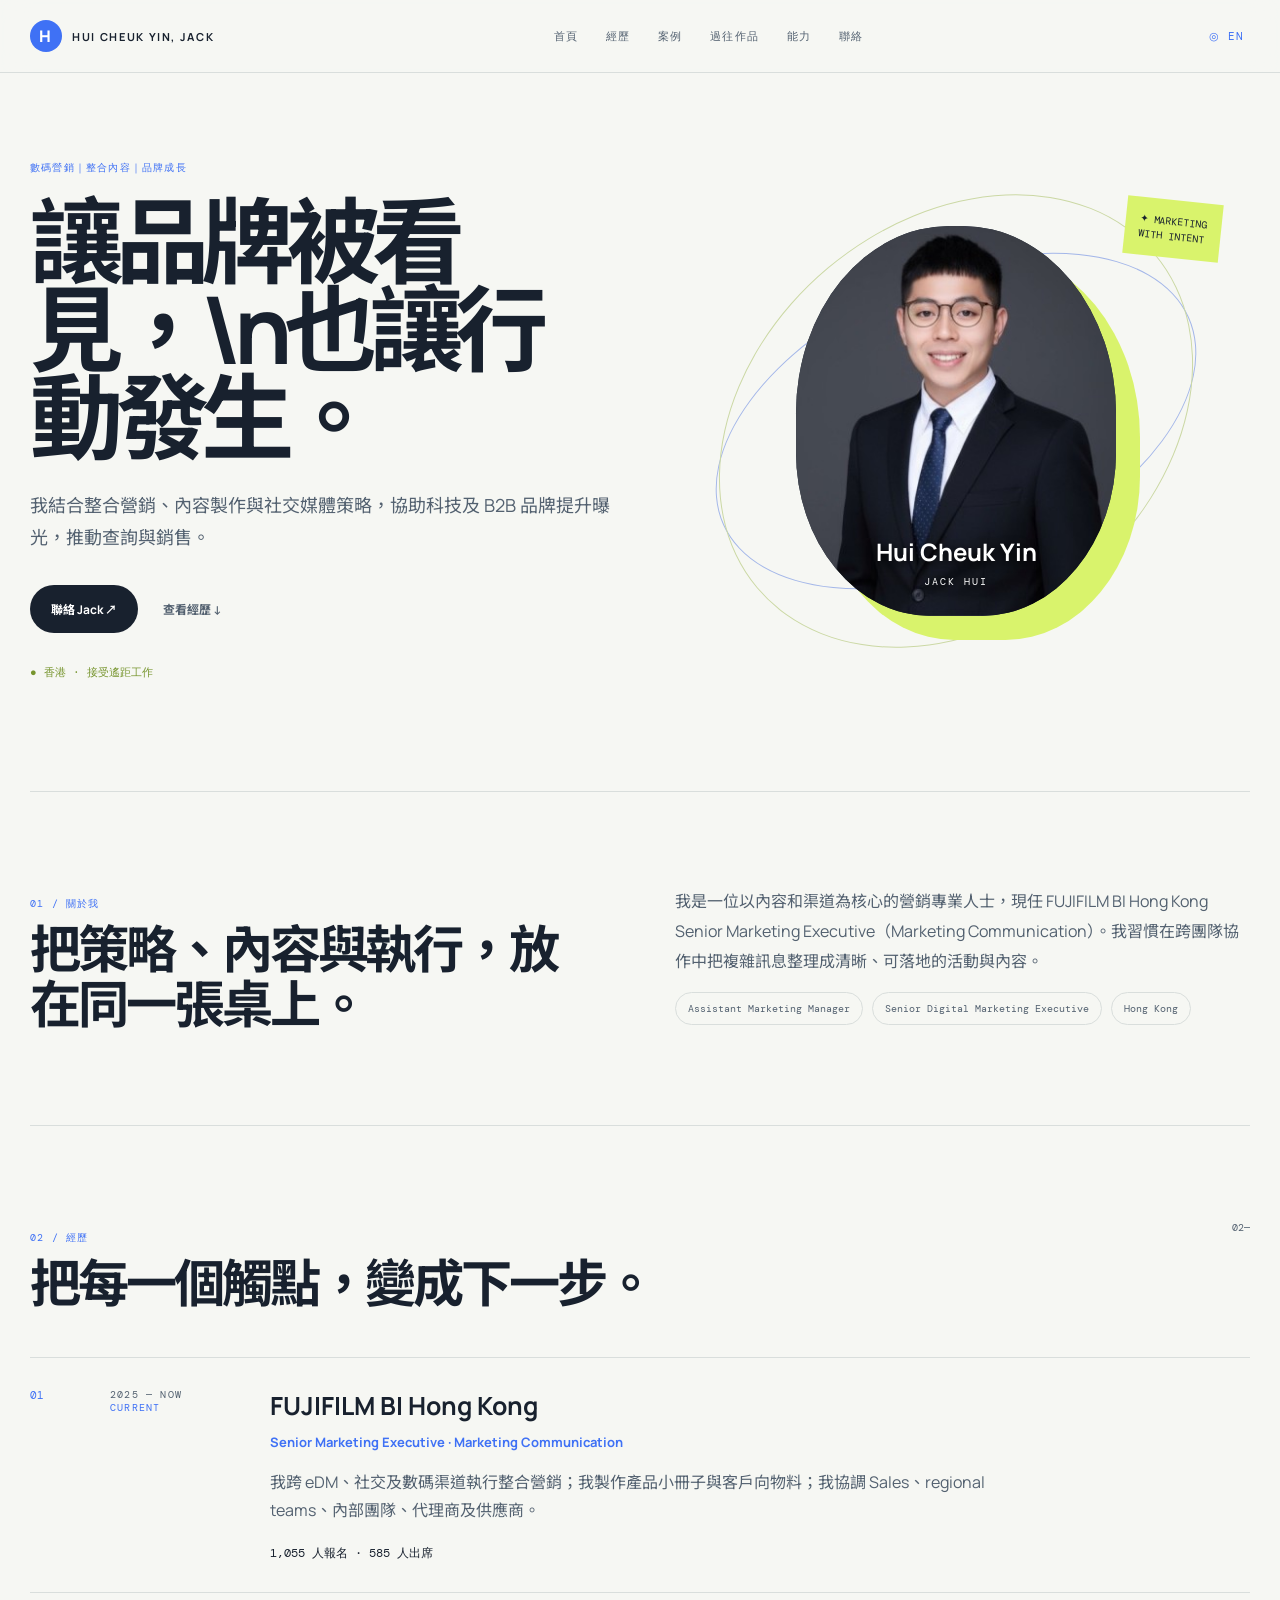
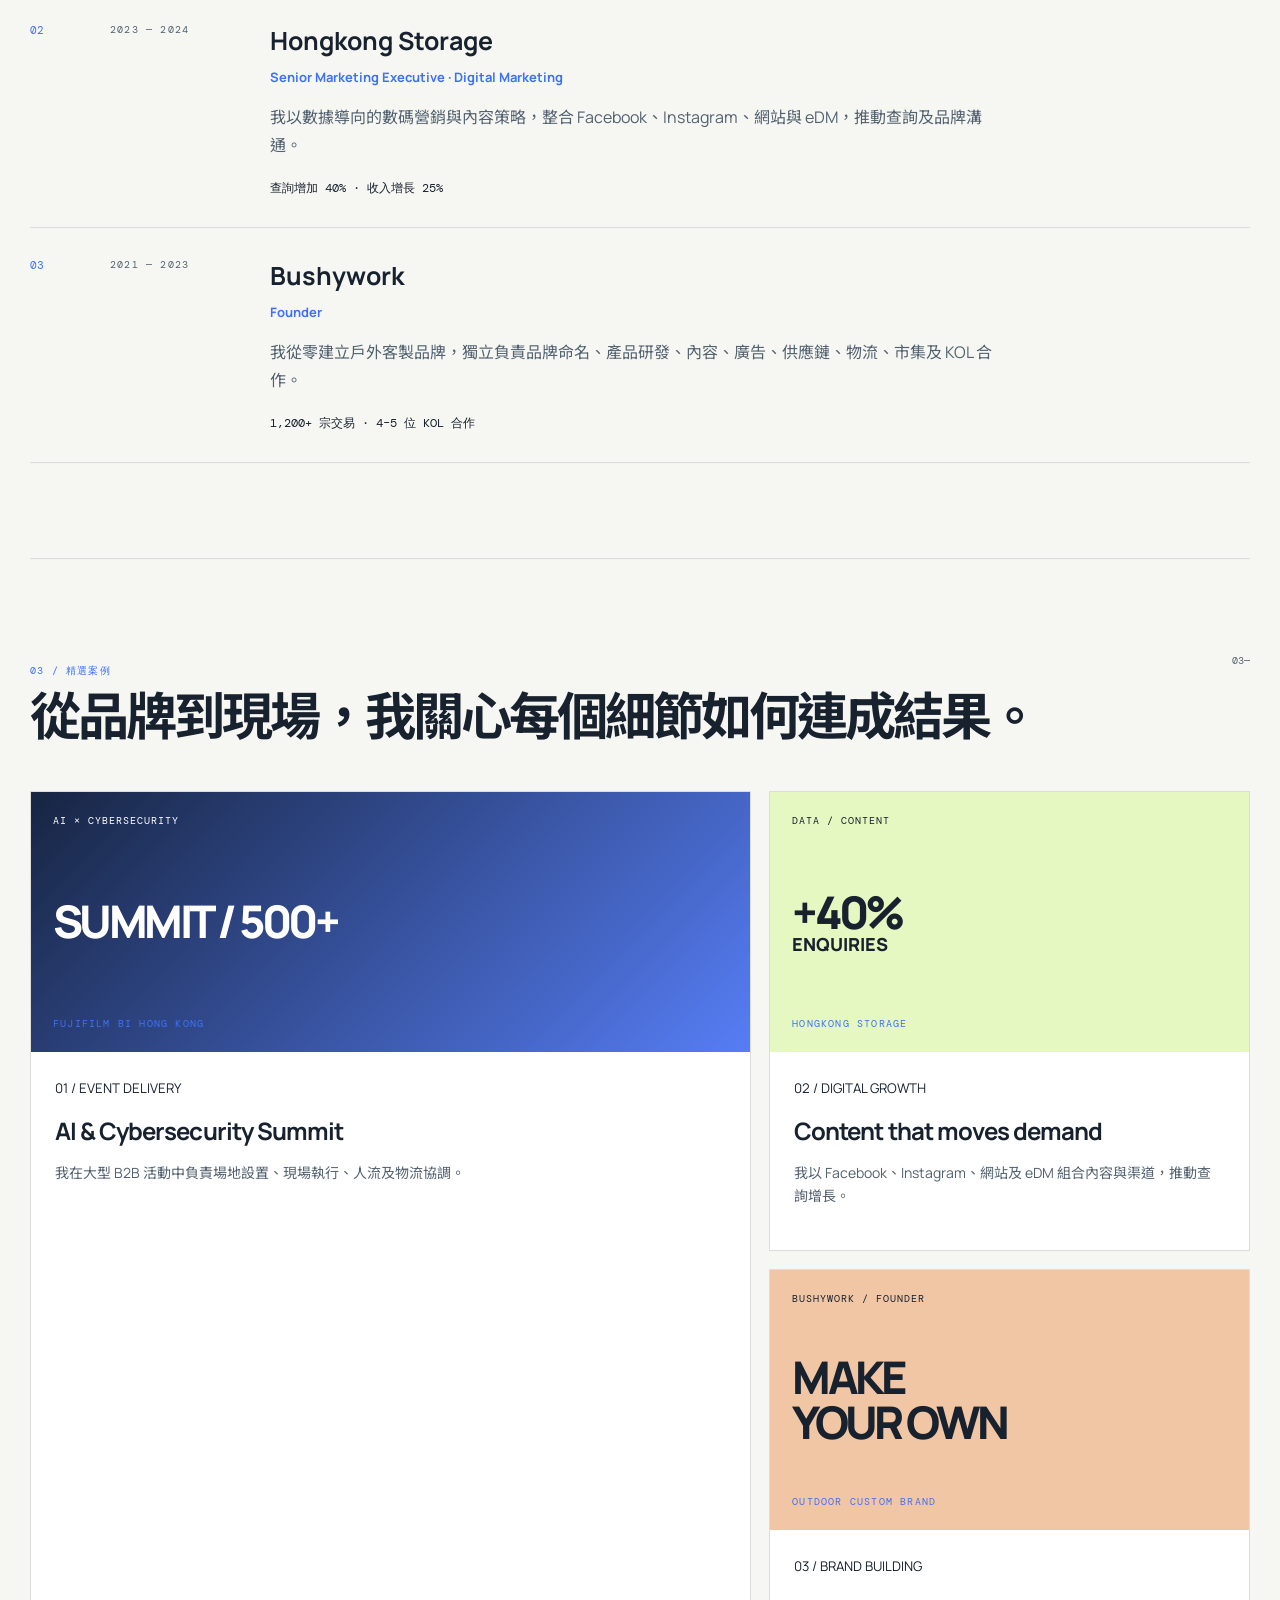
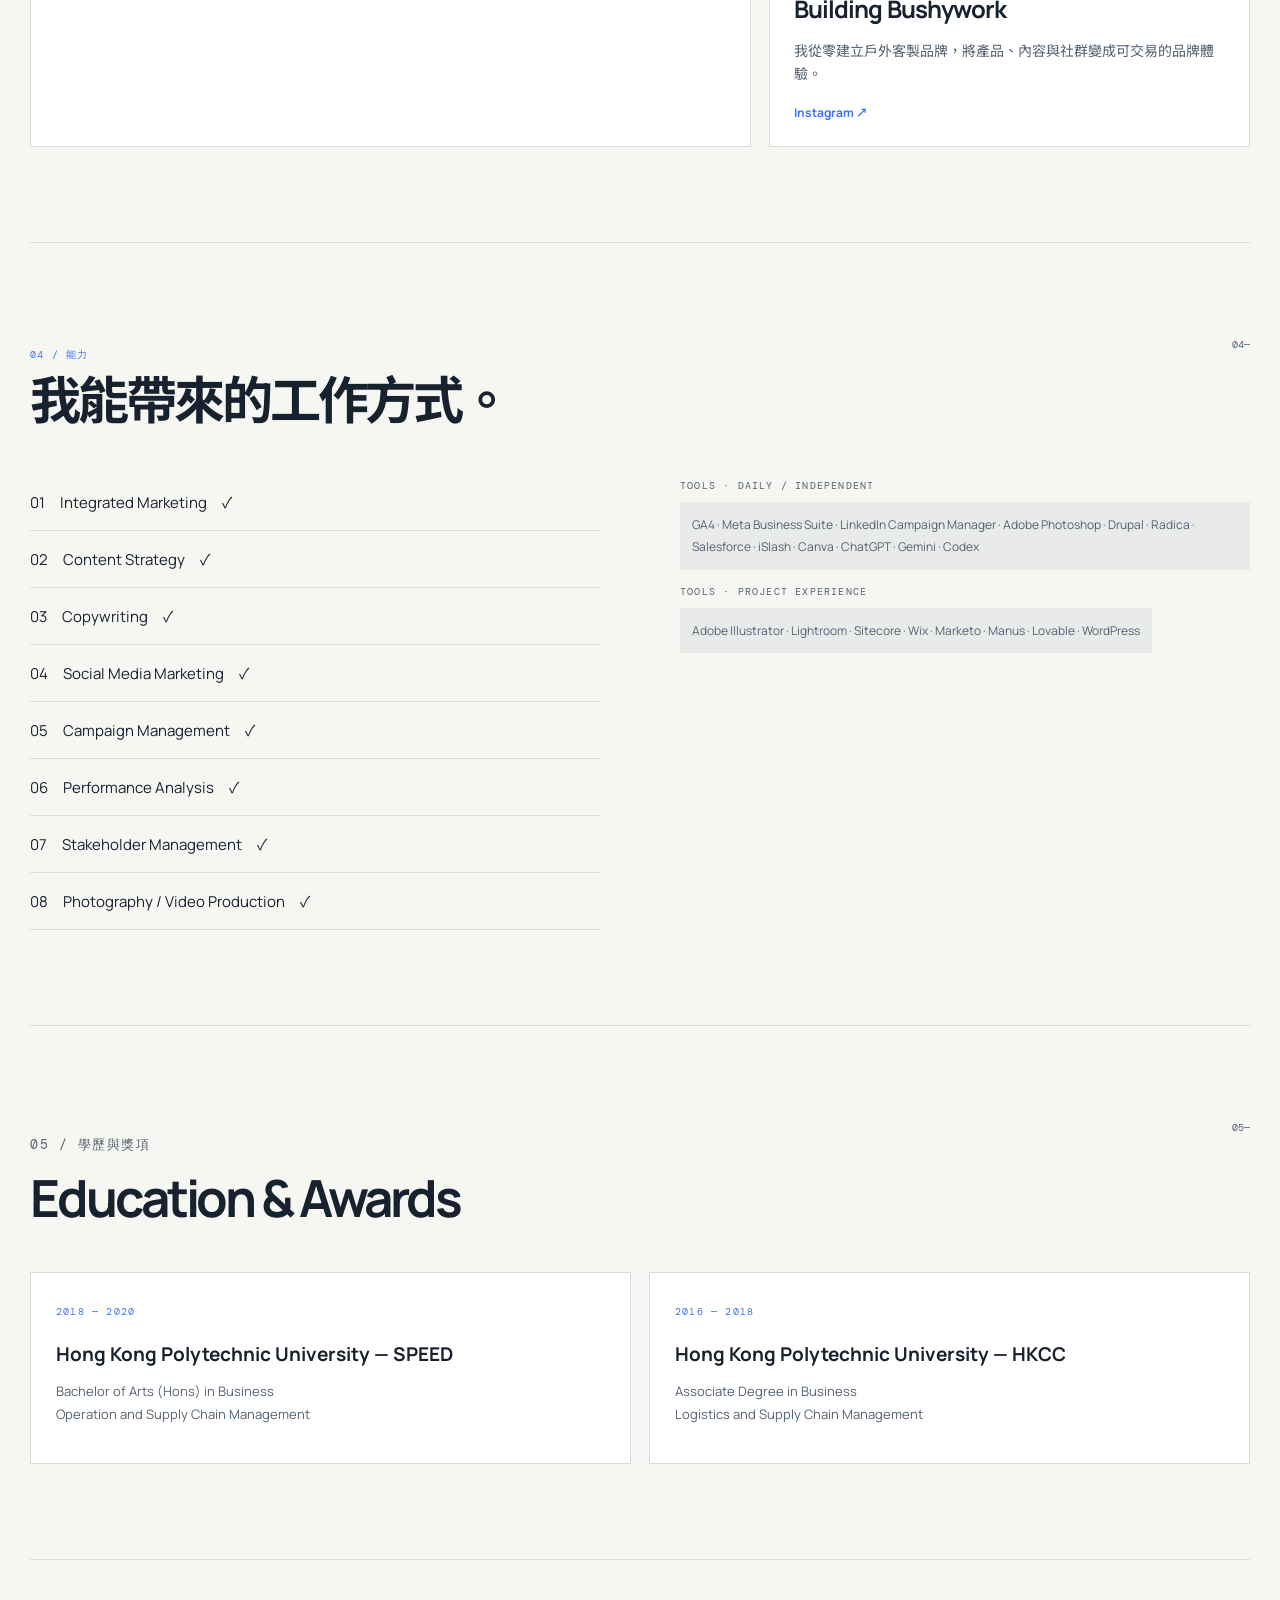
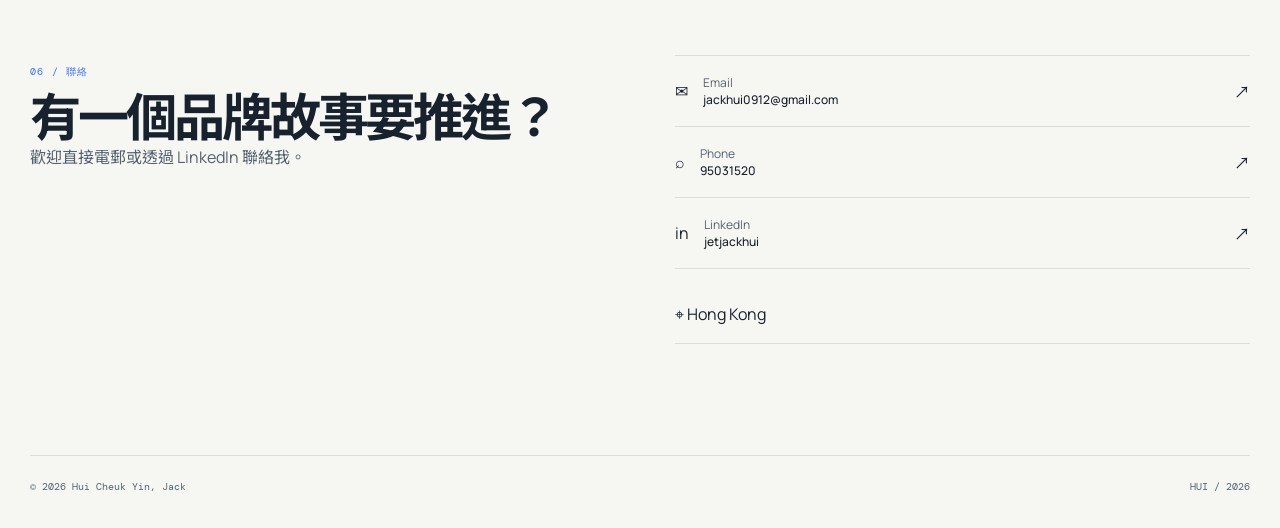
==== commit 8b60bcb6: "Add files via upload" ====
--- a/index.html
+++ b/index.html
@@ -1,56 +1,57 @@
-<!doctype html>
-<html lang="zh-Hant">
-<head>
-  <meta charset="utf-8">
-  <meta name="viewport" content="width=device-width, initial-scale=1">
-  <meta name="description" content="Hui Cheuk Yin, Jack — Assistant Marketing Manager and digital marketing professional in Hong Kong.">
-  <meta property="og:title" content="Hui Cheuk Yin, Jack — Marketing Portfolio">
-  <meta property="og:description" content="Integrated marketing, content and social media strategy for technology and B2B brands.">
-  <meta property="og:type" content="website">
-  <title>Hui Cheuk Yin, Jack — Marketing Portfolio</title>
-  <link rel="preconnect" href="https://fonts.googleapis.com">
-  <link rel="preconnect" href="https://fonts.gstatic.com" crossorigin>
-  <link href="https://fonts.googleapis.com/css2?family=DM+Mono:wght@400;500&family=Manrope:wght@400;500;600;700;800&family=Noto+Sans+TC:wght@400;500;700;900&display=swap" rel="stylesheet">
-  <link rel="stylesheet" href="style.css">
-</head>
-<body>
-  <header class="site-header">
-    <a class="brand" href="#top" aria-label="Jack Hui home"><span>H</span><b>HUI CHEUK YIN, JACK</b></a>
-    <nav id="nav" aria-label="Primary navigation">
-      <a href="#top" data-zh="首頁" data-en="Home">首頁</a>
-      <a href="#experience" data-zh="經歷" data-en="Experience">經歷</a>
-      <a href="#work" data-zh="案例" data-en="Work">案例</a>
-      <a href="#skills" data-zh="能力" data-en="Skills">能力</a>
-      <a href="#contact" data-zh="聯絡" data-en="Contact">聯絡</a>
-    </nav>
-    <button id="language" class="language" type="button" aria-label="Switch language">◎ EN</button>
-    <button id="menu" class="menu" type="button" aria-label="Open menu" aria-controls="nav" aria-expanded="false">☰</button>
-  </header>
+<!doctype html>
+<html lang="zh-Hant">
+<head>
+  <meta charset="utf-8">
+  <meta name="viewport" content="width=device-width, initial-scale=1">
+  <meta name="description" content="Hui Cheuk Yin, Jack — Assistant Marketing Manager and digital marketing professional in Hong Kong.">
+  <meta property="og:title" content="Hui Cheuk Yin, Jack — Marketing Portfolio">
+  <meta property="og:description" content="Integrated marketing, content and social media strategy for technology and B2B brands.">
+  <meta property="og:type" content="website">
+  <title>Hui Cheuk Yin, Jack — Marketing Portfolio</title>
+  <link rel="preconnect" href="https://fonts.googleapis.com">
+  <link rel="preconnect" href="https://fonts.gstatic.com" crossorigin>
+  <link href="https://fonts.googleapis.com/css2?family=DM+Mono:wght@400;500&family=Manrope:wght@400;500;600;700;800&family=Noto+Sans+TC:wght@400;500;700;900&display=swap" rel="stylesheet">
+  <link rel="stylesheet" href="style.css">
+</head>
+<body>
+  <header class="site-header">
+    <a class="brand" href="#top" aria-label="Jack Hui home"><span>H</span><b>HUI CHEUK YIN, JACK</b></a>
+    <nav id="nav" aria-label="Primary navigation">
+      <a href="#top" data-zh="首頁" data-en="Home">首頁</a>
+      <a href="#experience" data-zh="經歷" data-en="Experience">經歷</a>
+      <a href="#work" data-zh="案例" data-en="Work">案例</a>
+      <a href="work.html" data-zh="過往作品" data-en="Previous Work">過往作品</a>
+      <a href="#skills" data-zh="能力" data-en="Skills">能力</a>
+      <a href="#contact" data-zh="聯絡" data-en="Contact">聯絡</a>
+    </nav>
+    <button id="language" class="language" type="button" aria-label="Switch language">◎ EN</button>
+    <button id="menu" class="menu" type="button" aria-label="Open menu" aria-controls="nav" aria-expanded="false">☰</button>
+  </header>
+
+  <main>
+    <section id="top" class="hero shell">
+      <div class="hero-copy reveal"><p class="eyebrow" data-zh="數碼營銷｜整合內容｜品牌成長" data-en="DIGITAL MARKETING · INTEGRATED CONTENT · BRAND GROWTH">數碼營銷｜整合內容｜品牌成長</p><h1 data-zh="讓品牌被看見，\n也讓行動發生。" data-en="Make brands visible.\nMake action happen.">讓品牌被看見，<br>也讓行動發生。</h1><p class="lead" data-zh="我結合整合營銷、內容製作與社交媒體策略，協助科技及 B2B 品牌提升曝光，推動查詢與銷售。" data-en="I combine integrated marketing, content production and social media strategy to help technology and B2B brands increase visibility, enquiries and sales.">我結合整合營銷、內容製作與社交媒體策略，協助科技及 B2B 品牌提升曝光，推動查詢與銷售。</p><div class="actions"><a class="button" href="#contact" data-zh="聯絡 Jack ↗" data-en="Contact Jack ↗">聯絡 Jack ↗</a><a class="text-link" href="#experience" data-zh="查看經歷 ↓" data-en="View experience ↓">查看經歷 ↓</a></div><p class="availability">● <span data-zh="香港 · 接受遙距工作" data-en="Hong Kong · Open to remote opportunities">香港 · 接受遙距工作</span></p></div>
+      <div class="hero-art reveal delay"><div class="orbit one"></div><div class="orbit two"></div><div class="portrait"><img src="assets/jack-hui.jpg" alt="Hui Cheuk Yin, Jack"><strong>Hui Cheuk Yin</strong><small>JACK HUI</small></div><div class="stamp">✦ MARKETING<br>WITH INTENT</div></div>
+    </section>
+
+    <section class="about shell split"><div><p class="eyebrow">01 / <span data-zh="關於我" data-en="ABOUT">關於我</span></p><h2 data-zh="把策略、內容與執行，放在同一張桌上。" data-en="Strategy, content and execution — at the same table.">把策略、內容與執行，放在同一張桌上。</h2></div><div><p class="body" data-zh="我是一位以內容和渠道為核心的營銷專業人士，現任 FUJIFILM BI Hong Kong Senior Marketing Executive（Marketing Communication）。我習慣在跨團隊協作中把複雜訊息整理成清晰、可落地的活動與內容。" data-en="I am a content- and channel-led marketing professional, currently a Senior Marketing Executive (Marketing Communication) at FUJIFILM BI Hong Kong. I turn complex messages into clear, actionable campaigns through cross-functional collaboration.">我是一位以內容和渠道為核心的營銷專業人士，現任 FUJIFILM BI Hong Kong Senior Marketing Executive（Marketing Communication）。我習慣在跨團隊協作中把複雜訊息整理成清晰、可落地的活動與內容。</p><div class="tags"><span>Assistant Marketing Manager</span><span>Senior Digital Marketing Executive</span><span>Hong Kong</span></div></div></section>
+
+    <section id="experience" class="section shell"><div class="heading"><div><p class="eyebrow">02 / <span data-zh="經歷" data-en="EXPERIENCE">經歷</span></p><h2 data-zh="把每一個觸點，變成下一步。" data-en="Turn every touchpoint into a next step.">把每一個觸點，變成下一步。</h2></div><small>02—</small></div><div class="timeline">
+      <article><b class="number">01</b><div class="dates">2025 — NOW<br><i>CURRENT</i></div><div><h3>FUJIFILM BI Hong Kong</h3><strong>Senior Marketing Executive · Marketing Communication</strong><p data-zh="我跨 eDM、社交及數碼渠道執行整合營銷；我製作產品小冊子與客戶向物料；我協調 Sales、regional teams、內部團隊、代理商及供應商。" data-en="I deliver integrated campaigns across eDM, social and digital; I create customer-facing materials; I coordinate Sales, regional teams, internal stakeholders, agencies and vendors.">我跨 eDM、社交及數碼渠道執行整合營銷；我製作產品小冊子與客戶向物料；我協調 Sales、regional teams、內部團隊、代理商及供應商。</p><em>1,055 人報名 · 585 人出席</em></div></article>
+      <article><b class="number">02</b><div class="dates">2023 — 2024</div><div><h3>Hongkong Storage</h3><strong>Senior Marketing Executive · Digital Marketing</strong><p data-zh="我以數據導向的數碼營銷與內容策略，整合 Facebook、Instagram、網站與 eDM，推動查詢及品牌溝通。" data-en="I built a data-led digital marketing and content strategy across Facebook, Instagram, web and eDM to grow enquiries and brand communications.">我以數據導向的數碼營銷與內容策略，整合 Facebook、Instagram、網站與 eDM，推動查詢及品牌溝通。</p><em>查詢增加 40% · 收入增長 25%</em></div></article>
+      <article><b class="number">03</b><div class="dates">2021 — 2023</div><div><h3>Bushywork</h3><strong>Founder</strong><p data-zh="我從零建立戶外客製品牌，獨立負責品牌命名、產品研發、內容、廣告、供應鏈、物流、市集及 KOL 合作。" data-en="I built an outdoor customisation brand from the ground up, owning naming, product development, content, advertising, supply chain, logistics, markets and KOL collaborations.">我從零建立戶外客製品牌，獨立負責品牌命名、產品研發、內容、廣告、供應鏈、物流、市集及 KOL 合作。</p><em>1,200+ 宗交易 · 4–5 位 KOL 合作</em></div></article>
+    </div></section>
+
+    <section id="work" class="section shell"><div class="heading"><div><p class="eyebrow">03 / <span data-zh="精選案例" data-en="SELECTED WORK">精選案例</span></p><h2 data-zh="從品牌到現場，我關心每個細節如何連成結果。" data-en="From brand thinking to the live floor, I care how every detail connects to an outcome.">從品牌到現場，我關心每個細節如何連成結果。</h2></div><small>03—</small></div><div class="cards"><article class="card featured"><div class="visual summit">AI × CYBERSECURITY<strong>SUMMIT / 500+</strong><small>FUJIFILM BI HONG KONG</small></div><div><small>01 / EVENT DELIVERY</small><h3>AI & Cybersecurity Summit</h3><p data-zh="我在大型 B2B 活動中負責場地設置、現場執行、人流及物流協調。" data-en="I coordinated venue setup, on-site execution, crowd control and logistics for a large B2B event.">我在大型 B2B 活動中負責場地設置、現場執行、人流及物流協調。</p></div></article><article class="card"><div class="visual growth">DATA / CONTENT<strong>+40%<small>ENQUIRIES</small></strong><small>HONGKONG STORAGE</small></div><div><small>02 / DIGITAL GROWTH</small><h3>Content that moves demand</h3><p data-zh="我以 Facebook、Instagram、網站及 eDM 組合內容與渠道，推動查詢增長。" data-en="I combined Facebook, Instagram, web and eDM into a channel mix that grew customer enquiries.">我以 Facebook、Instagram、網站及 eDM 組合內容與渠道，推動查詢增長。</p></div></article><article class="card"><div class="visual bushy">BUSHYWORK / FOUNDER<strong>MAKE<br>YOUR OWN</strong><small>OUTDOOR CUSTOM BRAND</small></div><div><small>03 / BRAND BUILDING</small><h3>Building Bushywork</h3><p data-zh="我從零建立戶外客製品牌，將產品、內容與社群變成可交易的品牌體驗。" data-en="I built an outdoor customisation brand from the ground up, turning product, content and community into a trading experience.">我從零建立戶外客製品牌，將產品、內容與社群變成可交易的品牌體驗。</p><a href="https://www.instagram.com/bushywork/" target="_blank" rel="noopener noreferrer">Instagram ↗</a></div></article></div></section>
+
+    <section id="skills" class="section shell"><div class="heading"><div><p class="eyebrow">04 / <span data-zh="能力" data-en="CAPABILITIES">能力</span></p><h2 data-zh="我能帶來的工作方式。" data-en="How I work best.">我能帶來的工作方式。</h2></div><small>04—</small></div><div class="skills"><div class="skill-list"><p>01　Integrated Marketing　✓</p><p>02　Content Strategy　✓</p><p>03　Copywriting　✓</p><p>04　Social Media Marketing　✓</p><p>05　Campaign Management　✓</p><p>06　Performance Analysis　✓</p><p>07　Stakeholder Management　✓</p><p>08　Photography / Video Production　✓</p></div><div class="tools"><small>TOOLS · DAILY / INDEPENDENT</small><div>GA4 · Meta Business Suite · LinkedIn Campaign Manager · Adobe Photoshop · Drupal · Radica · Salesforce · iSlash · Canva · ChatGPT · Gemini · Codex</div><small>TOOLS · PROJECT EXPERIENCE</small><div>Adobe Illustrator · Lightroom · Sitecore · Wix · Marketo · Manus · Lovable · WordPress</div></div></div></section>
+
+    <section class="section shell education"><div class="heading"><div><p class="eyebrow">05 / <span data-zh="學歷與獎項" data-en="EDUCATION & AWARDS">學歷與獎項</span></p><h2>Education & Awards</h2></div><small>05—</small></div><div class="education-grid"><article><small>2018 — 2020</small><h3>Hong Kong Polytechnic University — SPEED</h3><p>Bachelor of Arts (Hons) in Business<br>Operation and Supply Chain Management</p></article><article><small>2016 — 2018</small><h3>Hong Kong Polytechnic University — HKCC</h3><p>Associate Degree in Business<br>Logistics and Supply Chain Management</p></article></div></section>
+
+    <section id="contact" class="contact shell"><div><p class="eyebrow">06 / <span data-zh="聯絡" data-en="CONTACT">聯絡</span></p><h2 data-zh="有一個品牌故事要推進？" data-en="Have a brand story to move forward?">有一個品牌故事要推進？</h2><p class="body" data-zh="歡迎直接電郵或透過 LinkedIn 聯絡我。" data-en="Reach out by email or connect with me on LinkedIn.">歡迎直接電郵或透過 LinkedIn 聯絡我。</p></div><div class="contact-links"><a href="mailto:jackhui0912@gmail.com">✉ <span>Email<br><b>jackhui0912@gmail.com</b></span> ↗</a><a href="tel:95031520">⌕ <span>Phone<br><b>95031520</b></span> ↗</a><a href="https://www.linkedin.com/in/jetjackhui/" target="_blank" rel="noopener noreferrer">in <span>LinkedIn<br><b>jetjackhui</b></span> ↗</a><p>⌖ Hong Kong</p></div></section>
+  </main>
+  <footer class="shell footer">© 2026 Hui Cheuk Yin, Jack <span>HUI / 2026</span></footer>
+  <script src="script.js"></script>
+</body>
+</html>
 
-  <main>
-    <section id="top" class="hero shell">
-      <div class="hero-copy reveal"><p class="eyebrow" data-zh="數碼營銷｜整合內容｜品牌成長" data-en="DIGITAL MARKETING · INTEGRATED CONTENT · BRAND GROWTH">數碼營銷｜整合內容｜品牌成長</p><h1 data-zh="讓品牌被看見，也讓行動發生。" data-en="Make brands visible.\nMake action happen.">讓品牌被看見，<br>也讓行動發生。</h1><p class="lead" data-zh="我結合整合營銷、內容製作與社交媒體策略，協助科技及 B2B 品牌提升曝光，推動查詢與銷售。" data-en="I combine integrated marketing, content production and social media strategy to help technology and B2B brands increase visibility, enquiries and sales.">我結合整合營銷、內容製作與社交媒體策略，協助科技及 B2B 品牌提升曝光，推動查詢與銷售。</p><div class="actions"><a class="button" href="#contact" data-zh="聯絡 Jack ↗" data-en="Contact Jack ↗">聯絡 Jack ↗</a><a class="text-link" href="#experience" data-zh="查看經歷 ↓" data-en="View experience ↓">查看經歷 ↓</a></div><p class="availability">● <span data-zh="香港 · 接受遙距工作" data-en="Hong Kong · Open to remote opportunities">香港 · 接受遙距工作</span></p></div>
-      <div class="hero-art reveal delay"><div class="orbit one"></div><div class="orbit two"></div><div class="portrait"><img src="assets/jack-hui.jpg" alt="Hui Cheuk Yin, Jack"><strong>Hui Cheuk Yin</strong><small>JACK HUI</small></div><div class="stamp">✦ MARKETING<br>WITH INTENT</div></div>
-    </section>
-
-    <section class="about shell split"><div><p class="eyebrow">01 / <span data-zh="關於我" data-en="ABOUT">關於我</span></p><h2 data-zh="把策略、內容與執行，放在同一張桌上。" data-en="Strategy, content and execution — at the same table.">把策略、內容與執行，放在同一張桌上。</h2></div><div><p class="body" data-zh="我是一位以內容和渠道為核心的營銷專業人士，現任 FUJIFILM BI Hong Kong Senior Marketing Executive（Marketing Communication）。我習慣在跨團隊協作中把複雜訊息整理成清晰、可落地的活動與內容。" data-en="I am a content- and channel-led marketing professional, currently a Senior Marketing Executive (Marketing Communication) at FUJIFILM BI Hong Kong. I turn complex messages into clear, actionable campaigns through cross-functional collaboration.">我是一位以內容和渠道為核心的營銷專業人士，現任 FUJIFILM BI Hong Kong Senior Marketing Executive（Marketing Communication）。我習慣在跨團隊協作中把複雜訊息整理成清晰、可落地的活動與內容。</p><div class="tags"><span>Assistant Marketing Manager</span><span>Senior Digital Marketing Executive</span><span>Hong Kong</span></div></div></section>
-
-    <section id="experience" class="section shell"><div class="heading"><div><p class="eyebrow">02 / <span data-zh="經歷" data-en="EXPERIENCE">經歷</span></p><h2 data-zh="把每一個觸點，變成下一步。" data-en="Turn every touchpoint into a next step.">把每一個觸點，變成下一步。</h2></div><small>02—</small></div><div class="timeline">
-      <article><b class="number">01</b><div class="dates">2025 — NOW<br><i>CURRENT</i></div><div><h3>FUJIFILM BI Hong Kong</h3><strong>Senior Marketing Executive · Marketing Communication</strong><p data-zh="我跨 eDM、社交及數碼渠道執行整合營銷；我製作產品小冊子與客戶向物料；我協調 Sales、regional teams、內部團隊、代理商及供應商。" data-en="I deliver integrated campaigns across eDM, social and digital; I create customer-facing materials; I coordinate Sales, regional teams, internal stakeholders, agencies and vendors.">我跨 eDM、社交及數碼渠道執行整合營銷；我製作產品小冊子與客戶向物料；我協調 Sales、regional teams、內部團隊、代理商及供應商。</p><em>1,055 人報名 · 585 人出席</em></div></article>
-      <article><b class="number">02</b><div class="dates">2023 — 2024</div><div><h3>Hongkong Storage</h3><strong>Senior Marketing Executive · Digital Marketing</strong><p data-zh="我以數據導向的數碼營銷與內容策略，整合 Facebook、Instagram、網站與 eDM，推動查詢及品牌溝通。" data-en="I built a data-led digital marketing and content strategy across Facebook, Instagram, web and eDM to grow enquiries and brand communications.">我以數據導向的數碼營銷與內容策略，整合 Facebook、Instagram、網站與 eDM，推動查詢及品牌溝通。</p><em>查詢增加 40% · 收入增長 25%</em></div></article>
-      <article><b class="number">03</b><div class="dates">2021 — 2023</div><div><h3>Bushywork</h3><strong>Founder</strong><p data-zh="我從零建立戶外客製品牌，獨立負責品牌命名、產品研發、內容、廣告、供應鏈、物流、市集及 KOL 合作。" data-en="I built an outdoor customisation brand from the ground up, owning naming, product development, content, advertising, supply chain, logistics, markets and KOL collaborations.">我從零建立戶外客製品牌，獨立負責品牌命名、產品研發、內容、廣告、供應鏈、物流、市集及 KOL 合作。</p><em>1,200+ 宗交易 · 4–5 位 KOL 合作</em></div></article>
-    </div></section>
-
-    <section id="work" class="section shell"><div class="heading"><div><p class="eyebrow">03 / <span data-zh="精選案例" data-en="SELECTED WORK">精選案例</span></p><h2 data-zh="從品牌到現場，我關心每個細節如何連成結果。" data-en="From brand thinking to the live floor, I care how every detail connects to an outcome.">從品牌到現場，我關心每個細節如何連成結果。</h2></div><small>03—</small></div><div class="cards"><article class="card featured"><div class="visual summit">AI × CYBERSECURITY<strong>SUMMIT / 500+</strong><small>FUJIFILM BI HONG KONG</small></div><div><small>01 / EVENT DELIVERY</small><h3>AI & Cybersecurity Summit</h3><p data-zh="我在大型 B2B 活動中負責場地設置、現場執行、人流及物流協調。" data-en="I coordinated venue setup, on-site execution, crowd control and logistics for a large B2B event.">我在大型 B2B 活動中負責場地設置、現場執行、人流及物流協調。</p></div></article><article class="card"><div class="visual growth">DATA / CONTENT<strong>+40%<small>ENQUIRIES</small></strong><small>HONGKONG STORAGE</small></div><div><small>02 / DIGITAL GROWTH</small><h3>Content that moves demand</h3><p data-zh="我以 Facebook、Instagram、網站及 eDM 組合內容與渠道，推動查詢增長。" data-en="I combined Facebook, Instagram, web and eDM into a channel mix that grew customer enquiries.">我以 Facebook、Instagram、網站及 eDM 組合內容與渠道，推動查詢增長。</p></div></article><article class="card"><div class="visual bushy">BUSHYWORK / FOUNDER<strong>MAKE<br>YOUR OWN</strong><small>OUTDOOR CUSTOM BRAND</small></div><div><small>03 / BRAND BUILDING</small><h3>Building Bushywork</h3><p data-zh="我從零建立戶外客製品牌，將產品、內容與社群變成可交易的品牌體驗。" data-en="I built an outdoor customisation brand from the ground up, turning product, content and community into a trading experience.">我從零建立戶外客製品牌，將產品、內容與社群變成可交易的品牌體驗。</p><a href="https://www.instagram.com/bushywork/" target="_blank" rel="noopener noreferrer">Instagram ↗</a></div></article></div></section>
-
-    <section id="skills" class="section shell"><div class="heading"><div><p class="eyebrow">04 / <span data-zh="能力" data-en="CAPABILITIES">能力</span></p><h2 data-zh="我能帶來的工作方式。" data-en="How I work best.">我能帶來的工作方式。</h2></div><small>04—</small></div><div class="skills"><div class="skill-list"><p>01　Integrated Marketing　✓</p><p>02　Content Strategy　✓</p><p>03　Copywriting　✓</p><p>04　Social Media Marketing　✓</p><p>05　Campaign Management　✓</p><p>06　Performance Analysis　✓</p><p>07　Stakeholder Management　✓</p><p>08　Photography / Video Production　✓</p></div><div class="tools"><small>TOOLS · DAILY / INDEPENDENT</small><div>GA4 · Meta Business Suite · LinkedIn Campaign Manager · Adobe Photoshop · Drupal · Radica · Salesforce · iSlash · Canva · ChatGPT · Gemini · Codex</div><small>TOOLS · PROJECT EXPERIENCE</small><div>Adobe Illustrator · Lightroom · Sitecore · Wix · Marketo · Manus · Lovable · WordPress</div></div></div></section>
-
-    <section class="section shell education"><div class="heading"><div><p class="eyebrow">05 / <span data-zh="學歷與獎項" data-en="EDUCATION & AWARDS">學歷與獎項</span></p><h2>Education & Awards</h2></div><small>05—</small></div><div class="education-grid"><article><small>2018 — 2020</small><h3>Hong Kong Polytechnic University — SPEED</h3><p>Bachelor of Arts (Hons) in Business<br>Operation and Supply Chain Management</p></article><article><small>2016 — 2018</small><h3>Hong Kong Polytechnic University — HKCC</h3><p>Associate Degree in Business<br>Logistics and Supply Chain Management</p></article></div></section>
-
-    <section id="contact" class="contact shell"><div><p class="eyebrow">06 / <span data-zh="聯絡" data-en="CONTACT">聯絡</span></p><h2 data-zh="有一個品牌故事要推進？" data-en="Have a brand story to move forward?">有一個品牌故事要推進？</h2><p class="body" data-zh="歡迎直接電郵或透過 LinkedIn 聯絡我。" data-en="Reach out by email or connect with me on LinkedIn.">歡迎直接電郵或透過 LinkedIn 聯絡我。</p></div><div class="contact-links"><a href="mailto:jackhui0912@gmail.com">✉ <span>Email<br><b>jackhui0912@gmail.com</b></span> ↗</a><a href="tel:95031520">⌕ <span>Phone<br><b>95031520</b></span> ↗</a><a href="https://www.linkedin.com/in/jetjackhui/" target="_blank" rel="noopener noreferrer">in <span>LinkedIn<br><b>jetjackhui</b></span> ↗</a><p>⌖ Hong Kong</p></div></section>
-  </main>
-  <footer class="shell footer">© 2026 Hui Cheuk Yin, Jack <span>HUI / 2026</span></footer>
-  <script src="script.js"></script>
-</body>
-</html>
-
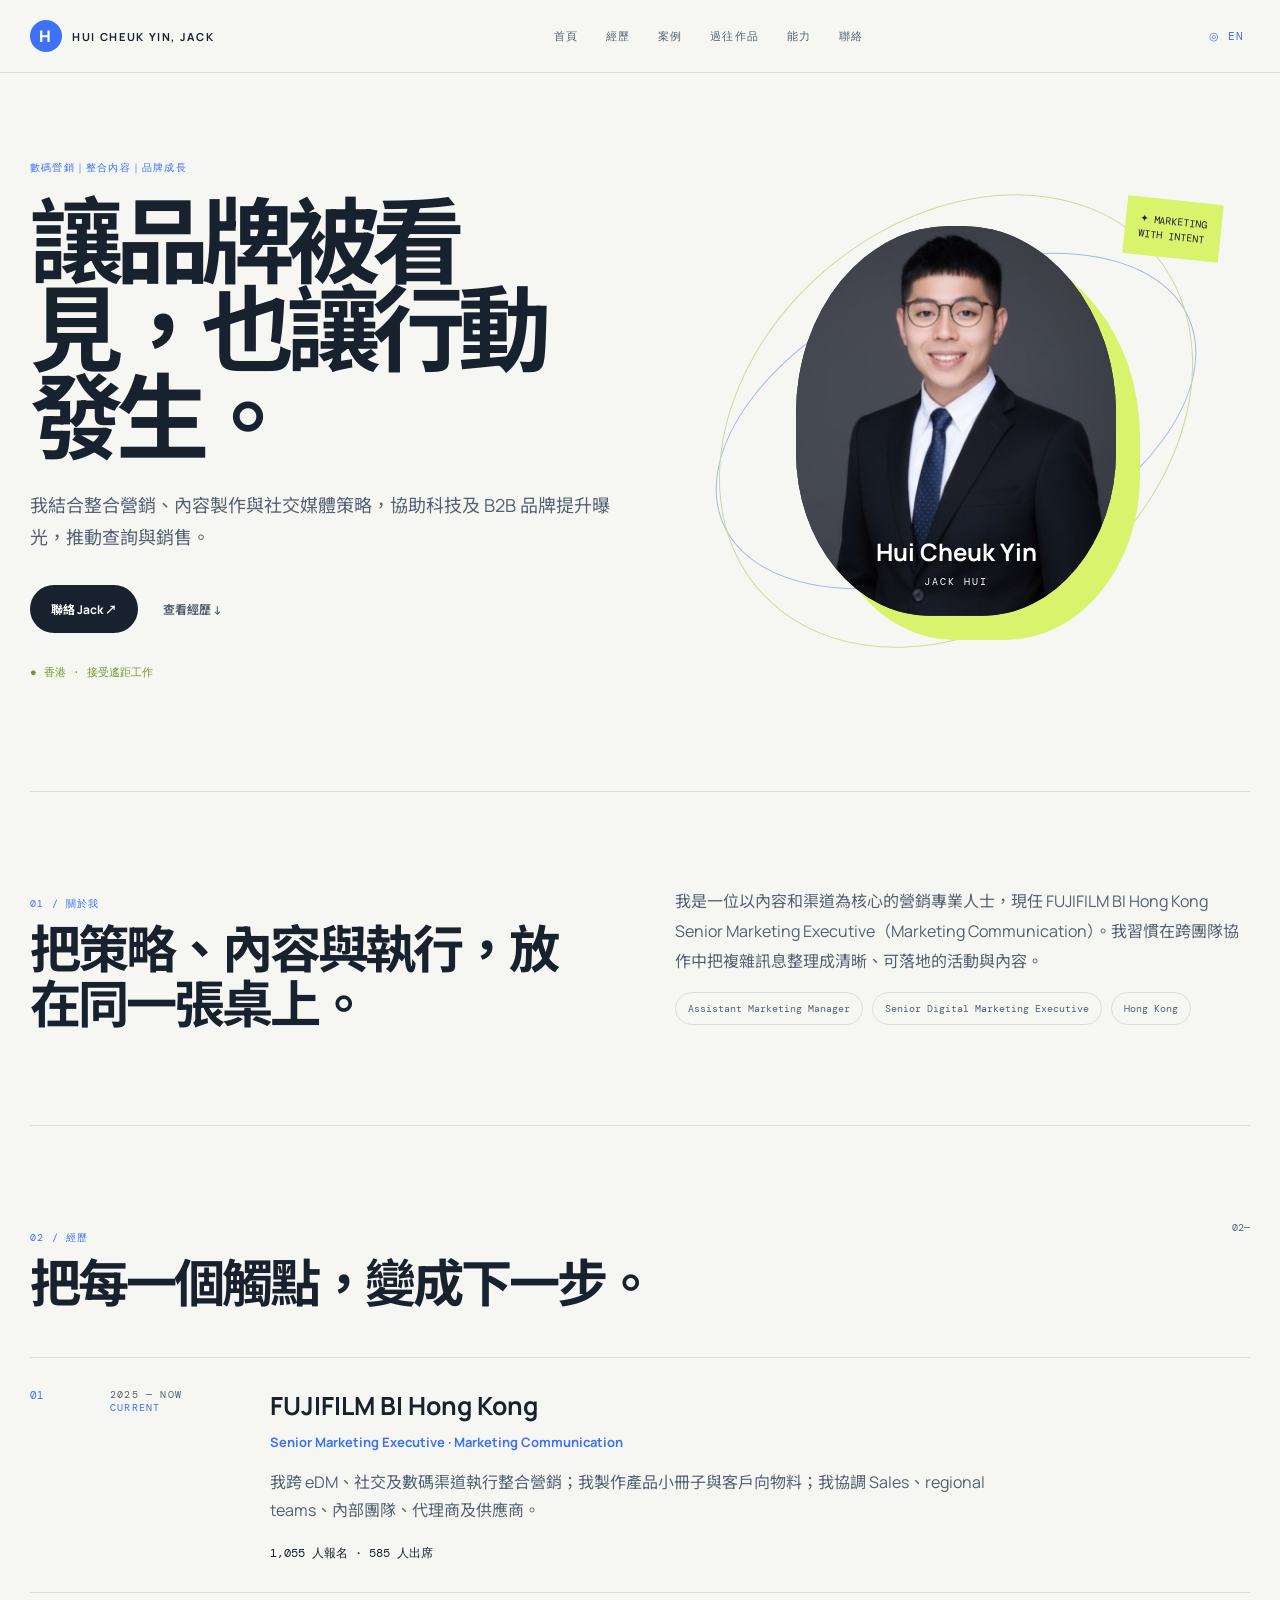
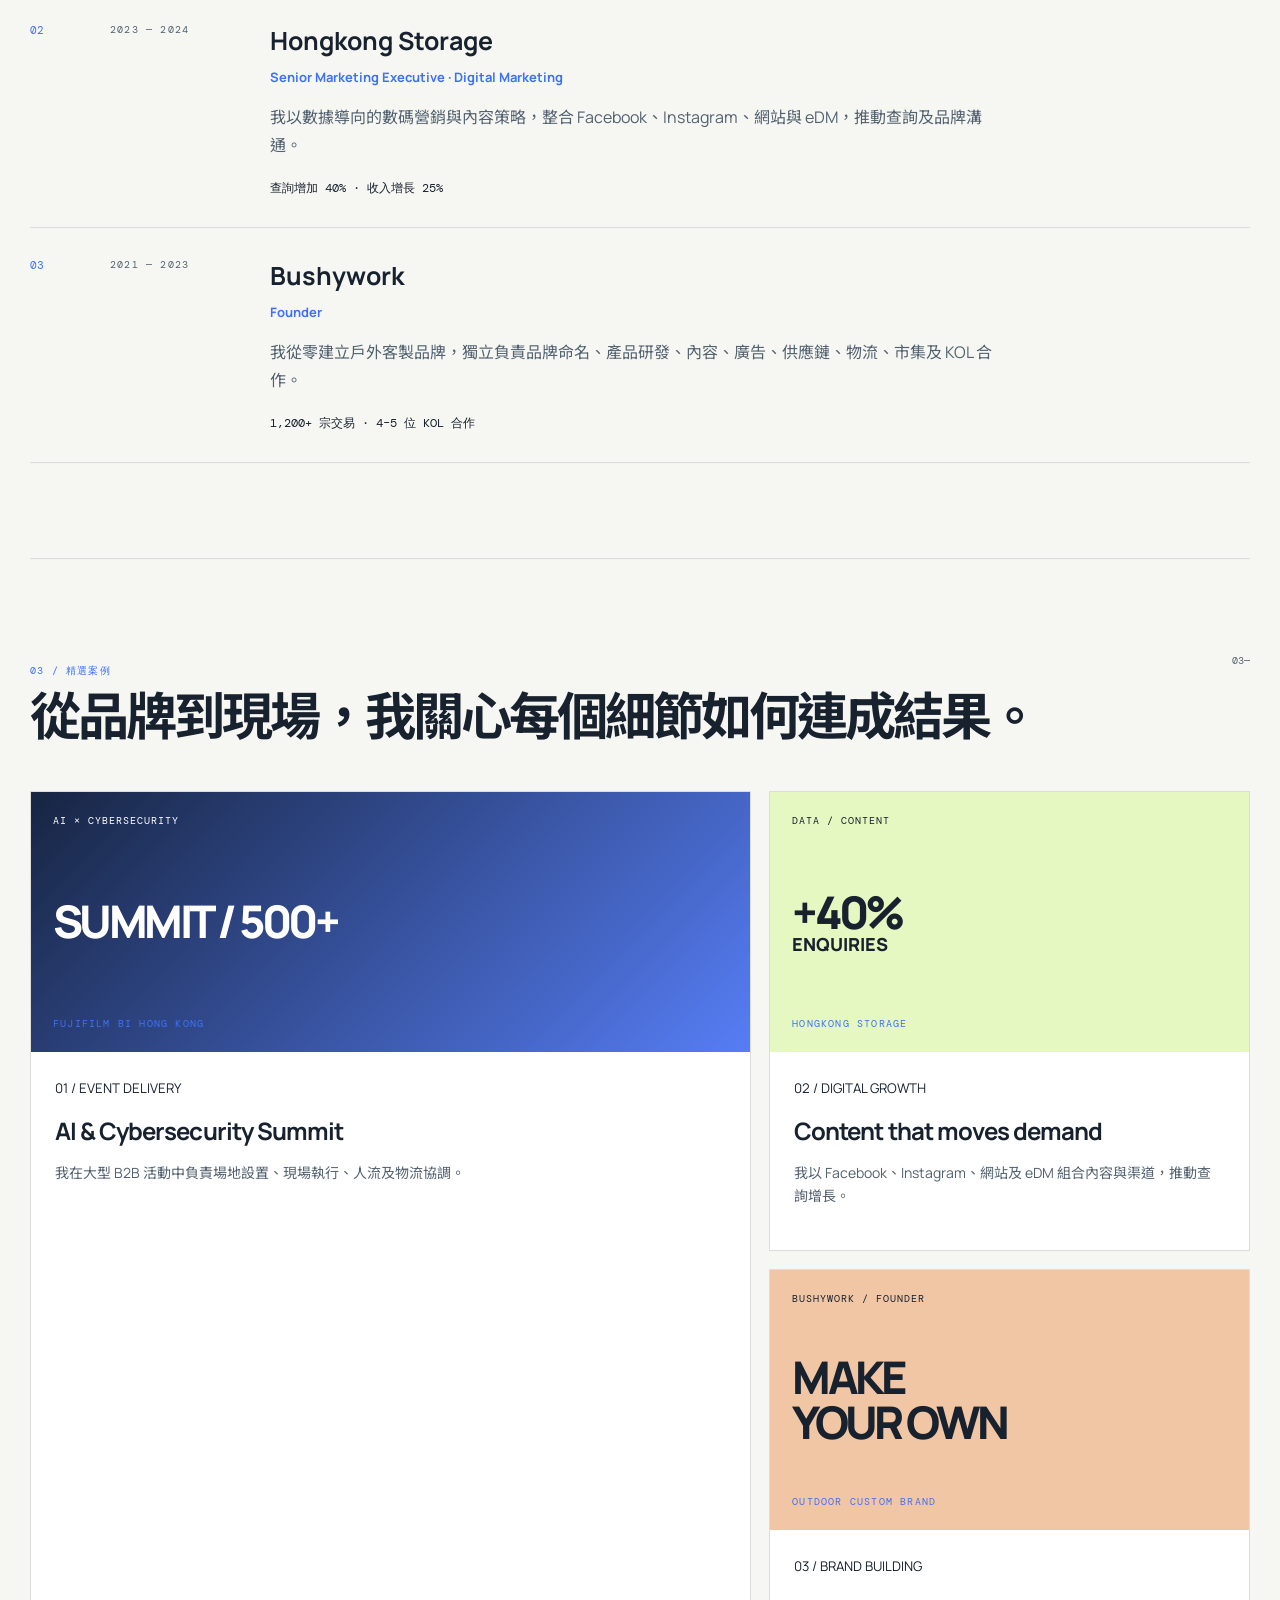
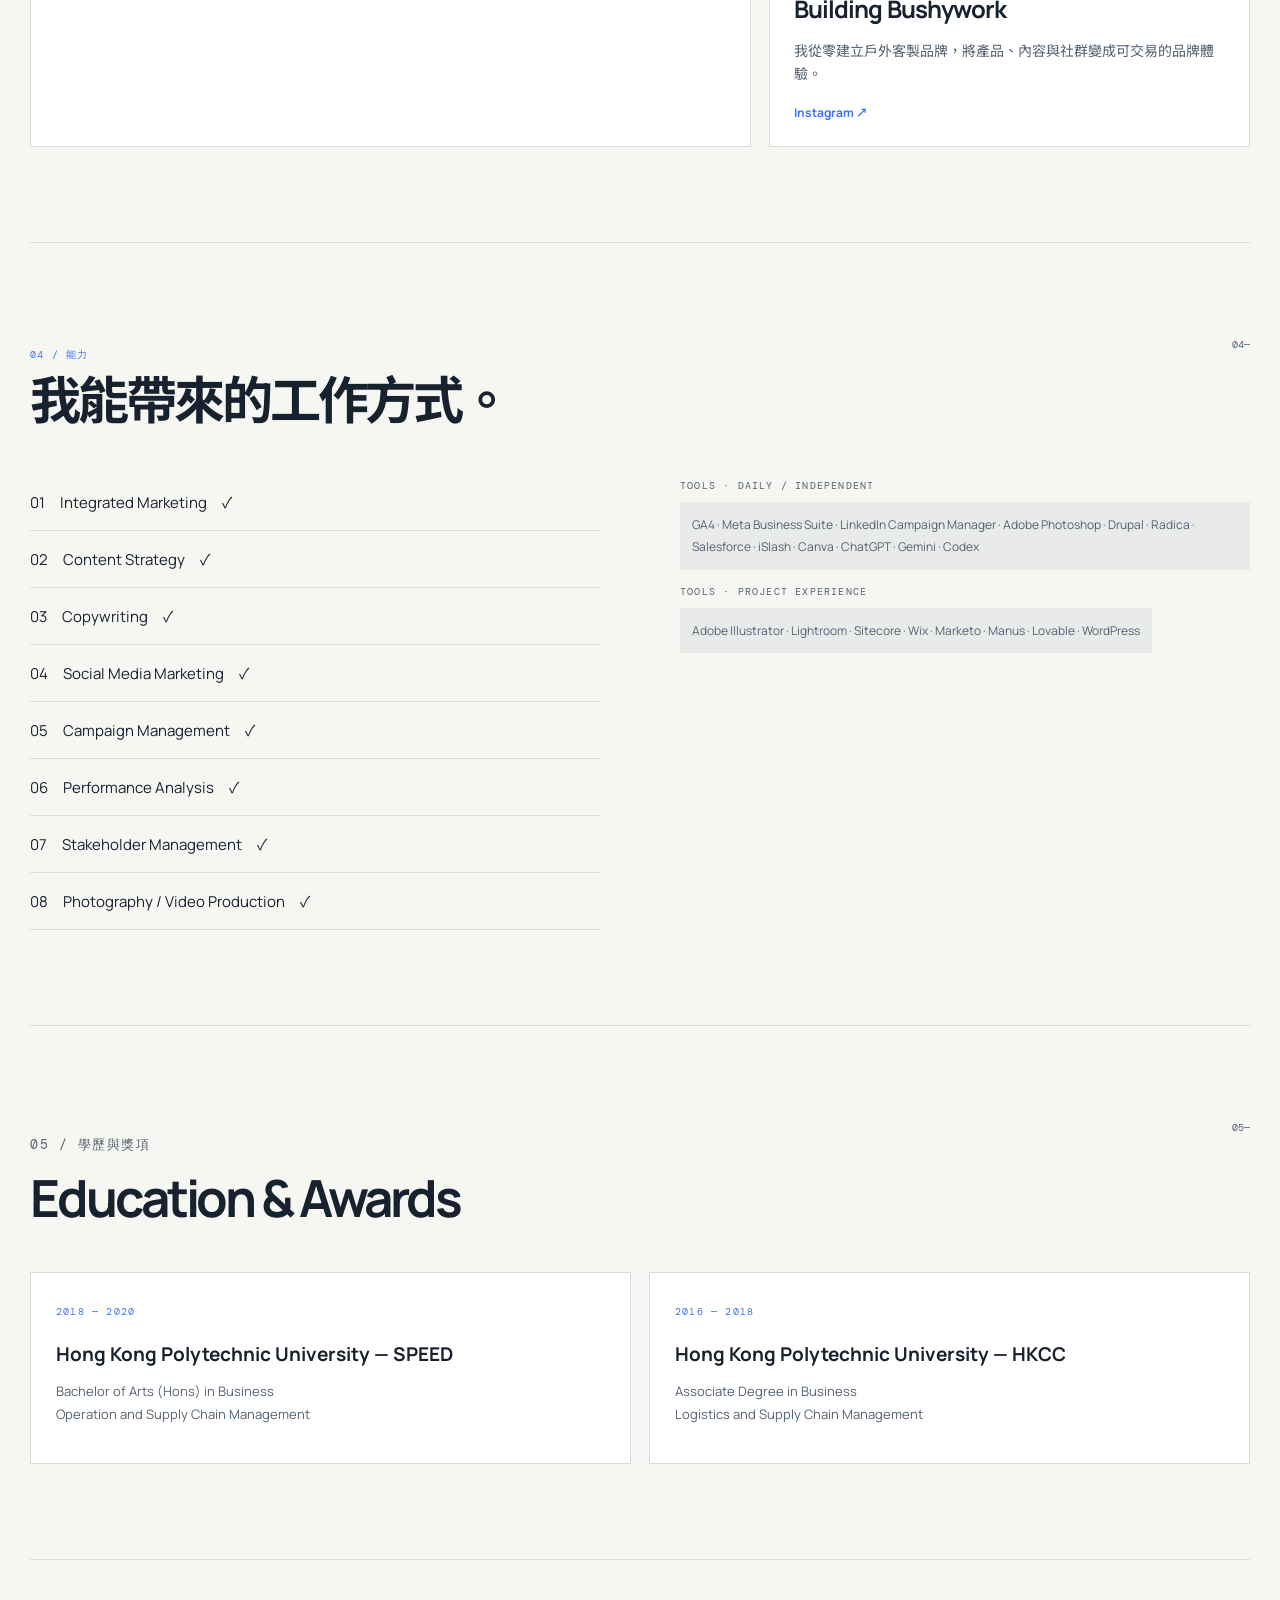
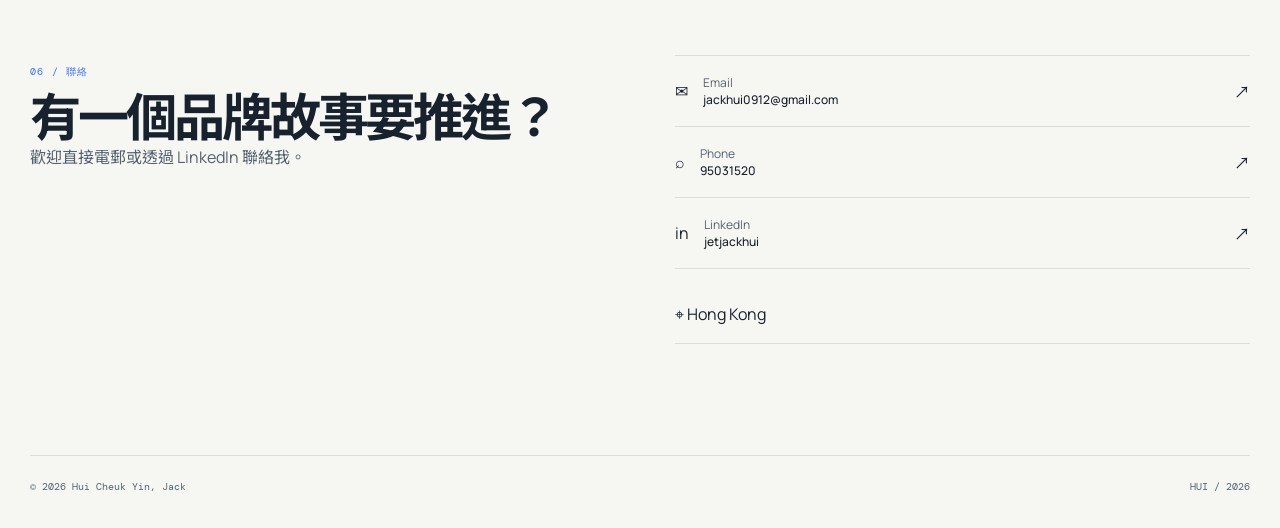
==== commit f65426a1: "Update index.html" ====
--- a/index.html
+++ b/index.html
@@ -1,57 +1,57 @@
-<!doctype html>
-<html lang="zh-Hant">
-<head>
-  <meta charset="utf-8">
-  <meta name="viewport" content="width=device-width, initial-scale=1">
-  <meta name="description" content="Hui Cheuk Yin, Jack — Assistant Marketing Manager and digital marketing professional in Hong Kong.">
-  <meta property="og:title" content="Hui Cheuk Yin, Jack — Marketing Portfolio">
-  <meta property="og:description" content="Integrated marketing, content and social media strategy for technology and B2B brands.">
-  <meta property="og:type" content="website">
-  <title>Hui Cheuk Yin, Jack — Marketing Portfolio</title>
-  <link rel="preconnect" href="https://fonts.googleapis.com">
-  <link rel="preconnect" href="https://fonts.gstatic.com" crossorigin>
-  <link href="https://fonts.googleapis.com/css2?family=DM+Mono:wght@400;500&family=Manrope:wght@400;500;600;700;800&family=Noto+Sans+TC:wght@400;500;700;900&display=swap" rel="stylesheet">
-  <link rel="stylesheet" href="style.css">
-</head>
-<body>
-  <header class="site-header">
-    <a class="brand" href="#top" aria-label="Jack Hui home"><span>H</span><b>HUI CHEUK YIN, JACK</b></a>
-    <nav id="nav" aria-label="Primary navigation">
-      <a href="#top" data-zh="首頁" data-en="Home">首頁</a>
-      <a href="#experience" data-zh="經歷" data-en="Experience">經歷</a>
-      <a href="#work" data-zh="案例" data-en="Work">案例</a>
-      <a href="work.html" data-zh="過往作品" data-en="Previous Work">過往作品</a>
-      <a href="#skills" data-zh="能力" data-en="Skills">能力</a>
-      <a href="#contact" data-zh="聯絡" data-en="Contact">聯絡</a>
-    </nav>
-    <button id="language" class="language" type="button" aria-label="Switch language">◎ EN</button>
-    <button id="menu" class="menu" type="button" aria-label="Open menu" aria-controls="nav" aria-expanded="false">☰</button>
-  </header>
-
-  <main>
-    <section id="top" class="hero shell">
-      <div class="hero-copy reveal"><p class="eyebrow" data-zh="數碼營銷｜整合內容｜品牌成長" data-en="DIGITAL MARKETING · INTEGRATED CONTENT · BRAND GROWTH">數碼營銷｜整合內容｜品牌成長</p><h1 data-zh="讓品牌被看見，\n也讓行動發生。" data-en="Make brands visible.\nMake action happen.">讓品牌被看見，<br>也讓行動發生。</h1><p class="lead" data-zh="我結合整合營銷、內容製作與社交媒體策略，協助科技及 B2B 品牌提升曝光，推動查詢與銷售。" data-en="I combine integrated marketing, content production and social media strategy to help technology and B2B brands increase visibility, enquiries and sales.">我結合整合營銷、內容製作與社交媒體策略，協助科技及 B2B 品牌提升曝光，推動查詢與銷售。</p><div class="actions"><a class="button" href="#contact" data-zh="聯絡 Jack ↗" data-en="Contact Jack ↗">聯絡 Jack ↗</a><a class="text-link" href="#experience" data-zh="查看經歷 ↓" data-en="View experience ↓">查看經歷 ↓</a></div><p class="availability">● <span data-zh="香港 · 接受遙距工作" data-en="Hong Kong · Open to remote opportunities">香港 · 接受遙距工作</span></p></div>
-      <div class="hero-art reveal delay"><div class="orbit one"></div><div class="orbit two"></div><div class="portrait"><img src="assets/jack-hui.jpg" alt="Hui Cheuk Yin, Jack"><strong>Hui Cheuk Yin</strong><small>JACK HUI</small></div><div class="stamp">✦ MARKETING<br>WITH INTENT</div></div>
-    </section>
-
-    <section class="about shell split"><div><p class="eyebrow">01 / <span data-zh="關於我" data-en="ABOUT">關於我</span></p><h2 data-zh="把策略、內容與執行，放在同一張桌上。" data-en="Strategy, content and execution — at the same table.">把策略、內容與執行，放在同一張桌上。</h2></div><div><p class="body" data-zh="我是一位以內容和渠道為核心的營銷專業人士，現任 FUJIFILM BI Hong Kong Senior Marketing Executive（Marketing Communication）。我習慣在跨團隊協作中把複雜訊息整理成清晰、可落地的活動與內容。" data-en="I am a content- and channel-led marketing professional, currently a Senior Marketing Executive (Marketing Communication) at FUJIFILM BI Hong Kong. I turn complex messages into clear, actionable campaigns through cross-functional collaboration.">我是一位以內容和渠道為核心的營銷專業人士，現任 FUJIFILM BI Hong Kong Senior Marketing Executive（Marketing Communication）。我習慣在跨團隊協作中把複雜訊息整理成清晰、可落地的活動與內容。</p><div class="tags"><span>Assistant Marketing Manager</span><span>Senior Digital Marketing Executive</span><span>Hong Kong</span></div></div></section>
-
-    <section id="experience" class="section shell"><div class="heading"><div><p class="eyebrow">02 / <span data-zh="經歷" data-en="EXPERIENCE">經歷</span></p><h2 data-zh="把每一個觸點，變成下一步。" data-en="Turn every touchpoint into a next step.">把每一個觸點，變成下一步。</h2></div><small>02—</small></div><div class="timeline">
-      <article><b class="number">01</b><div class="dates">2025 — NOW<br><i>CURRENT</i></div><div><h3>FUJIFILM BI Hong Kong</h3><strong>Senior Marketing Executive · Marketing Communication</strong><p data-zh="我跨 eDM、社交及數碼渠道執行整合營銷；我製作產品小冊子與客戶向物料；我協調 Sales、regional teams、內部團隊、代理商及供應商。" data-en="I deliver integrated campaigns across eDM, social and digital; I create customer-facing materials; I coordinate Sales, regional teams, internal stakeholders, agencies and vendors.">我跨 eDM、社交及數碼渠道執行整合營銷；我製作產品小冊子與客戶向物料；我協調 Sales、regional teams、內部團隊、代理商及供應商。</p><em>1,055 人報名 · 585 人出席</em></div></article>
-      <article><b class="number">02</b><div class="dates">2023 — 2024</div><div><h3>Hongkong Storage</h3><strong>Senior Marketing Executive · Digital Marketing</strong><p data-zh="我以數據導向的數碼營銷與內容策略，整合 Facebook、Instagram、網站與 eDM，推動查詢及品牌溝通。" data-en="I built a data-led digital marketing and content strategy across Facebook, Instagram, web and eDM to grow enquiries and brand communications.">我以數據導向的數碼營銷與內容策略，整合 Facebook、Instagram、網站與 eDM，推動查詢及品牌溝通。</p><em>查詢增加 40% · 收入增長 25%</em></div></article>
-      <article><b class="number">03</b><div class="dates">2021 — 2023</div><div><h3>Bushywork</h3><strong>Founder</strong><p data-zh="我從零建立戶外客製品牌，獨立負責品牌命名、產品研發、內容、廣告、供應鏈、物流、市集及 KOL 合作。" data-en="I built an outdoor customisation brand from the ground up, owning naming, product development, content, advertising, supply chain, logistics, markets and KOL collaborations.">我從零建立戶外客製品牌，獨立負責品牌命名、產品研發、內容、廣告、供應鏈、物流、市集及 KOL 合作。</p><em>1,200+ 宗交易 · 4–5 位 KOL 合作</em></div></article>
-    </div></section>
-
-    <section id="work" class="section shell"><div class="heading"><div><p class="eyebrow">03 / <span data-zh="精選案例" data-en="SELECTED WORK">精選案例</span></p><h2 data-zh="從品牌到現場，我關心每個細節如何連成結果。" data-en="From brand thinking to the live floor, I care how every detail connects to an outcome.">從品牌到現場，我關心每個細節如何連成結果。</h2></div><small>03—</small></div><div class="cards"><article class="card featured"><div class="visual summit">AI × CYBERSECURITY<strong>SUMMIT / 500+</strong><small>FUJIFILM BI HONG KONG</small></div><div><small>01 / EVENT DELIVERY</small><h3>AI & Cybersecurity Summit</h3><p data-zh="我在大型 B2B 活動中負責場地設置、現場執行、人流及物流協調。" data-en="I coordinated venue setup, on-site execution, crowd control and logistics for a large B2B event.">我在大型 B2B 活動中負責場地設置、現場執行、人流及物流協調。</p></div></article><article class="card"><div class="visual growth">DATA / CONTENT<strong>+40%<small>ENQUIRIES</small></strong><small>HONGKONG STORAGE</small></div><div><small>02 / DIGITAL GROWTH</small><h3>Content that moves demand</h3><p data-zh="我以 Facebook、Instagram、網站及 eDM 組合內容與渠道，推動查詢增長。" data-en="I combined Facebook, Instagram, web and eDM into a channel mix that grew customer enquiries.">我以 Facebook、Instagram、網站及 eDM 組合內容與渠道，推動查詢增長。</p></div></article><article class="card"><div class="visual bushy">BUSHYWORK / FOUNDER<strong>MAKE<br>YOUR OWN</strong><small>OUTDOOR CUSTOM BRAND</small></div><div><small>03 / BRAND BUILDING</small><h3>Building Bushywork</h3><p data-zh="我從零建立戶外客製品牌，將產品、內容與社群變成可交易的品牌體驗。" data-en="I built an outdoor customisation brand from the ground up, turning product, content and community into a trading experience.">我從零建立戶外客製品牌，將產品、內容與社群變成可交易的品牌體驗。</p><a href="https://www.instagram.com/bushywork/" target="_blank" rel="noopener noreferrer">Instagram ↗</a></div></article></div></section>
-
-    <section id="skills" class="section shell"><div class="heading"><div><p class="eyebrow">04 / <span data-zh="能力" data-en="CAPABILITIES">能力</span></p><h2 data-zh="我能帶來的工作方式。" data-en="How I work best.">我能帶來的工作方式。</h2></div><small>04—</small></div><div class="skills"><div class="skill-list"><p>01　Integrated Marketing　✓</p><p>02　Content Strategy　✓</p><p>03　Copywriting　✓</p><p>04　Social Media Marketing　✓</p><p>05　Campaign Management　✓</p><p>06　Performance Analysis　✓</p><p>07　Stakeholder Management　✓</p><p>08　Photography / Video Production　✓</p></div><div class="tools"><small>TOOLS · DAILY / INDEPENDENT</small><div>GA4 · Meta Business Suite · LinkedIn Campaign Manager · Adobe Photoshop · Drupal · Radica · Salesforce · iSlash · Canva · ChatGPT · Gemini · Codex</div><small>TOOLS · PROJECT EXPERIENCE</small><div>Adobe Illustrator · Lightroom · Sitecore · Wix · Marketo · Manus · Lovable · WordPress</div></div></div></section>
-
-    <section class="section shell education"><div class="heading"><div><p class="eyebrow">05 / <span data-zh="學歷與獎項" data-en="EDUCATION & AWARDS">學歷與獎項</span></p><h2>Education & Awards</h2></div><small>05—</small></div><div class="education-grid"><article><small>2018 — 2020</small><h3>Hong Kong Polytechnic University — SPEED</h3><p>Bachelor of Arts (Hons) in Business<br>Operation and Supply Chain Management</p></article><article><small>2016 — 2018</small><h3>Hong Kong Polytechnic University — HKCC</h3><p>Associate Degree in Business<br>Logistics and Supply Chain Management</p></article></div></section>
-
-    <section id="contact" class="contact shell"><div><p class="eyebrow">06 / <span data-zh="聯絡" data-en="CONTACT">聯絡</span></p><h2 data-zh="有一個品牌故事要推進？" data-en="Have a brand story to move forward?">有一個品牌故事要推進？</h2><p class="body" data-zh="歡迎直接電郵或透過 LinkedIn 聯絡我。" data-en="Reach out by email or connect with me on LinkedIn.">歡迎直接電郵或透過 LinkedIn 聯絡我。</p></div><div class="contact-links"><a href="mailto:jackhui0912@gmail.com">✉ <span>Email<br><b>jackhui0912@gmail.com</b></span> ↗</a><a href="tel:95031520">⌕ <span>Phone<br><b>95031520</b></span> ↗</a><a href="https://www.linkedin.com/in/jetjackhui/" target="_blank" rel="noopener noreferrer">in <span>LinkedIn<br><b>jetjackhui</b></span> ↗</a><p>⌖ Hong Kong</p></div></section>
-  </main>
-  <footer class="shell footer">© 2026 Hui Cheuk Yin, Jack <span>HUI / 2026</span></footer>
-  <script src="script.js"></script>
-</body>
-</html>
+<!doctype html>
+<html lang="zh-Hant">
+<head>
+  <meta charset="utf-8">
+  <meta name="viewport" content="width=device-width, initial-scale=1">
+  <meta name="description" content="Hui Cheuk Yin, Jack — Assistant Marketing Manager and digital marketing professional in Hong Kong.">
+  <meta property="og:title" content="Hui Cheuk Yin, Jack — Marketing Portfolio">
+  <meta property="og:description" content="Integrated marketing, content and social media strategy for technology and B2B brands.">
+  <meta property="og:type" content="website">
+  <title>Hui Cheuk Yin, Jack — Marketing Portfolio</title>
+  <link rel="preconnect" href="https://fonts.googleapis.com">
+  <link rel="preconnect" href="https://fonts.gstatic.com" crossorigin>
+  <link href="https://fonts.googleapis.com/css2?family=DM+Mono:wght@400;500&family=Manrope:wght@400;500;600;700;800&family=Noto+Sans+TC:wght@400;500;700;900&display=swap" rel="stylesheet">
+  <link rel="stylesheet" href="style.css">
+</head>
+<body>
+  <header class="site-header">
+    <a class="brand" href="#top" aria-label="Jack Hui home"><span>H</span><b>HUI CHEUK YIN, JACK</b></a>
+    <nav id="nav" aria-label="Primary navigation">
+      <a href="#top" data-zh="首頁" data-en="Home">首頁</a>
+      <a href="#experience" data-zh="經歷" data-en="Experience">經歷</a>
+      <a href="#work" data-zh="案例" data-en="Work">案例</a>
+      <a href="work.html" data-zh="過往作品" data-en="Previous Work">過往作品</a>
+      <a href="#skills" data-zh="能力" data-en="Skills">能力</a>
+      <a href="#contact" data-zh="聯絡" data-en="Contact">聯絡</a>
+    </nav>
+    <button id="language" class="language" type="button" aria-label="Switch language">◎ EN</button>
+    <button id="menu" class="menu" type="button" aria-label="Open menu" aria-controls="nav" aria-expanded="false">☰</button>
+  </header>
 
+  <main>
+    <section id="top" class="hero shell">
+      <div class="hero-copy reveal"><p class="eyebrow" data-zh="數碼營銷｜整合內容｜品牌成長" data-en="DIGITAL MARKETING · INTEGRATED CONTENT · BRAND GROWTH">數碼營銷｜整合內容｜品牌成長</p><h1 data-zh="讓品牌被看見，也讓行動發生。" data-en="Make brands visible.\nMake action happen.">讓品牌被看見，<br>也讓行動發生。</h1><p class="lead" data-zh="我結合整合營銷、內容製作與社交媒體策略，協助科技及 B2B 品牌提升曝光，推動查詢與銷售。" data-en="I combine integrated marketing, content production and social media strategy to help technology and B2B brands increase visibility, enquiries and sales.">我結合整合營銷、內容製作與社交媒體策略，協助科技及 B2B 品牌提升曝光，推動查詢與銷售。</p><div class="actions"><a class="button" href="#contact" data-zh="聯絡 Jack ↗" data-en="Contact Jack ↗">聯絡 Jack ↗</a><a class="text-link" href="#experience" data-zh="查看經歷 ↓" data-en="View experience ↓">查看經歷 ↓</a></div><p class="availability">● <span data-zh="香港 · 接受遙距工作" data-en="Hong Kong · Open to remote opportunities">香港 · 接受遙距工作</span></p></div>
+      <div class="hero-art reveal delay"><div class="orbit one"></div><div class="orbit two"></div><div class="portrait"><img src="assets/jack-hui.jpg" alt="Hui Cheuk Yin, Jack"><strong>Hui Cheuk Yin</strong><small>JACK HUI</small></div><div class="stamp">✦ MARKETING<br>WITH INTENT</div></div>
+    </section>
+
+    <section class="about shell split"><div><p class="eyebrow">01 / <span data-zh="關於我" data-en="ABOUT">關於我</span></p><h2 data-zh="把策略、內容與執行，放在同一張桌上。" data-en="Strategy, content and execution — at the same table.">把策略、內容與執行，放在同一張桌上。</h2></div><div><p class="body" data-zh="我是一位以內容和渠道為核心的營銷專業人士，現任 FUJIFILM BI Hong Kong Senior Marketing Executive（Marketing Communication）。我習慣在跨團隊協作中把複雜訊息整理成清晰、可落地的活動與內容。" data-en="I am a content- and channel-led marketing professional, currently a Senior Marketing Executive (Marketing Communication) at FUJIFILM BI Hong Kong. I turn complex messages into clear, actionable campaigns through cross-functional collaboration.">我是一位以內容和渠道為核心的營銷專業人士，現任 FUJIFILM BI Hong Kong Senior Marketing Executive（Marketing Communication）。我習慣在跨團隊協作中把複雜訊息整理成清晰、可落地的活動與內容。</p><div class="tags"><span>Assistant Marketing Manager</span><span>Senior Digital Marketing Executive</span><span>Hong Kong</span></div></div></section>
+
+    <section id="experience" class="section shell"><div class="heading"><div><p class="eyebrow">02 / <span data-zh="經歷" data-en="EXPERIENCE">經歷</span></p><h2 data-zh="把每一個觸點，變成下一步。" data-en="Turn every touchpoint into a next step.">把每一個觸點，變成下一步。</h2></div><small>02—</small></div><div class="timeline">
+      <article><b class="number">01</b><div class="dates">2025 — NOW<br><i>CURRENT</i></div><div><h3>FUJIFILM BI Hong Kong</h3><strong>Senior Marketing Executive · Marketing Communication</strong><p data-zh="我跨 eDM、社交及數碼渠道執行整合營銷；我製作產品小冊子與客戶向物料；我協調 Sales、regional teams、內部團隊、代理商及供應商。" data-en="I deliver integrated campaigns across eDM, social and digital; I create customer-facing materials; I coordinate Sales, regional teams, internal stakeholders, agencies and vendors.">我跨 eDM、社交及數碼渠道執行整合營銷；我製作產品小冊子與客戶向物料；我協調 Sales、regional teams、內部團隊、代理商及供應商。</p><em>1,055 人報名 · 585 人出席</em></div></article>
+      <article><b class="number">02</b><div class="dates">2023 — 2024</div><div><h3>Hongkong Storage</h3><strong>Senior Marketing Executive · Digital Marketing</strong><p data-zh="我以數據導向的數碼營銷與內容策略，整合 Facebook、Instagram、網站與 eDM，推動查詢及品牌溝通。" data-en="I built a data-led digital marketing and content strategy across Facebook, Instagram, web and eDM to grow enquiries and brand communications.">我以數據導向的數碼營銷與內容策略，整合 Facebook、Instagram、網站與 eDM，推動查詢及品牌溝通。</p><em>查詢增加 40% · 收入增長 25%</em></div></article>
+      <article><b class="number">03</b><div class="dates">2021 — 2023</div><div><h3>Bushywork</h3><strong>Founder</strong><p data-zh="我從零建立戶外客製品牌，獨立負責品牌命名、產品研發、內容、廣告、供應鏈、物流、市集及 KOL 合作。" data-en="I built an outdoor customisation brand from the ground up, owning naming, product development, content, advertising, supply chain, logistics, markets and KOL collaborations.">我從零建立戶外客製品牌，獨立負責品牌命名、產品研發、內容、廣告、供應鏈、物流、市集及 KOL 合作。</p><em>1,200+ 宗交易 · 4–5 位 KOL 合作</em></div></article>
+    </div></section>
+
+    <section id="work" class="section shell"><div class="heading"><div><p class="eyebrow">03 / <span data-zh="精選案例" data-en="SELECTED WORK">精選案例</span></p><h2 data-zh="從品牌到現場，我關心每個細節如何連成結果。" data-en="From brand thinking to the live floor, I care how every detail connects to an outcome.">從品牌到現場，我關心每個細節如何連成結果。</h2></div><small>03—</small></div><div class="cards"><article class="card featured"><div class="visual summit">AI × CYBERSECURITY<strong>SUMMIT / 500+</strong><small>FUJIFILM BI HONG KONG</small></div><div><small>01 / EVENT DELIVERY</small><h3>AI & Cybersecurity Summit</h3><p data-zh="我在大型 B2B 活動中負責場地設置、現場執行、人流及物流協調。" data-en="I coordinated venue setup, on-site execution, crowd control and logistics for a large B2B event.">我在大型 B2B 活動中負責場地設置、現場執行、人流及物流協調。</p></div></article><article class="card"><div class="visual growth">DATA / CONTENT<strong>+40%<small>ENQUIRIES</small></strong><small>HONGKONG STORAGE</small></div><div><small>02 / DIGITAL GROWTH</small><h3>Content that moves demand</h3><p data-zh="我以 Facebook、Instagram、網站及 eDM 組合內容與渠道，推動查詢增長。" data-en="I combined Facebook, Instagram, web and eDM into a channel mix that grew customer enquiries.">我以 Facebook、Instagram、網站及 eDM 組合內容與渠道，推動查詢增長。</p></div></article><article class="card"><div class="visual bushy">BUSHYWORK / FOUNDER<strong>MAKE<br>YOUR OWN</strong><small>OUTDOOR CUSTOM BRAND</small></div><div><small>03 / BRAND BUILDING</small><h3>Building Bushywork</h3><p data-zh="我從零建立戶外客製品牌，將產品、內容與社群變成可交易的品牌體驗。" data-en="I built an outdoor customisation brand from the ground up, turning product, content and community into a trading experience.">我從零建立戶外客製品牌，將產品、內容與社群變成可交易的品牌體驗。</p><a href="https://www.instagram.com/bushywork/" target="_blank" rel="noopener noreferrer">Instagram ↗</a></div></article></div></section>
+
+    <section id="skills" class="section shell"><div class="heading"><div><p class="eyebrow">04 / <span data-zh="能力" data-en="CAPABILITIES">能力</span></p><h2 data-zh="我能帶來的工作方式。" data-en="How I work best.">我能帶來的工作方式。</h2></div><small>04—</small></div><div class="skills"><div class="skill-list"><p>01　Integrated Marketing　✓</p><p>02　Content Strategy　✓</p><p>03　Copywriting　✓</p><p>04　Social Media Marketing　✓</p><p>05　Campaign Management　✓</p><p>06　Performance Analysis　✓</p><p>07　Stakeholder Management　✓</p><p>08　Photography / Video Production　✓</p></div><div class="tools"><small>TOOLS · DAILY / INDEPENDENT</small><div>GA4 · Meta Business Suite · LinkedIn Campaign Manager · Adobe Photoshop · Drupal · Radica · Salesforce · iSlash · Canva · ChatGPT · Gemini · Codex</div><small>TOOLS · PROJECT EXPERIENCE</small><div>Adobe Illustrator · Lightroom · Sitecore · Wix · Marketo · Manus · Lovable · WordPress</div></div></div></section>
+
+    <section class="section shell education"><div class="heading"><div><p class="eyebrow">05 / <span data-zh="學歷與獎項" data-en="EDUCATION & AWARDS">學歷與獎項</span></p><h2>Education & Awards</h2></div><small>05—</small></div><div class="education-grid"><article><small>2018 — 2020</small><h3>Hong Kong Polytechnic University — SPEED</h3><p>Bachelor of Arts (Hons) in Business<br>Operation and Supply Chain Management</p></article><article><small>2016 — 2018</small><h3>Hong Kong Polytechnic University — HKCC</h3><p>Associate Degree in Business<br>Logistics and Supply Chain Management</p></article></div></section>
+
+    <section id="contact" class="contact shell"><div><p class="eyebrow">06 / <span data-zh="聯絡" data-en="CONTACT">聯絡</span></p><h2 data-zh="有一個品牌故事要推進？" data-en="Have a brand story to move forward?">有一個品牌故事要推進？</h2><p class="body" data-zh="歡迎直接電郵或透過 LinkedIn 聯絡我。" data-en="Reach out by email or connect with me on LinkedIn.">歡迎直接電郵或透過 LinkedIn 聯絡我。</p></div><div class="contact-links"><a href="mailto:jackhui0912@gmail.com">✉ <span>Email<br><b>jackhui0912@gmail.com</b></span> ↗</a><a href="tel:95031520">⌕ <span>Phone<br><b>95031520</b></span> ↗</a><a href="https://www.linkedin.com/in/jetjackhui/" target="_blank" rel="noopener noreferrer">in <span>LinkedIn<br><b>jetjackhui</b></span> ↗</a><p>⌖ Hong Kong</p></div></section>
+  </main>
+  <footer class="shell footer">© 2026 Hui Cheuk Yin, Jack <span>HUI / 2026</span></footer>
+  <script src="script.js"></script>
+</body>
+</html>
+
